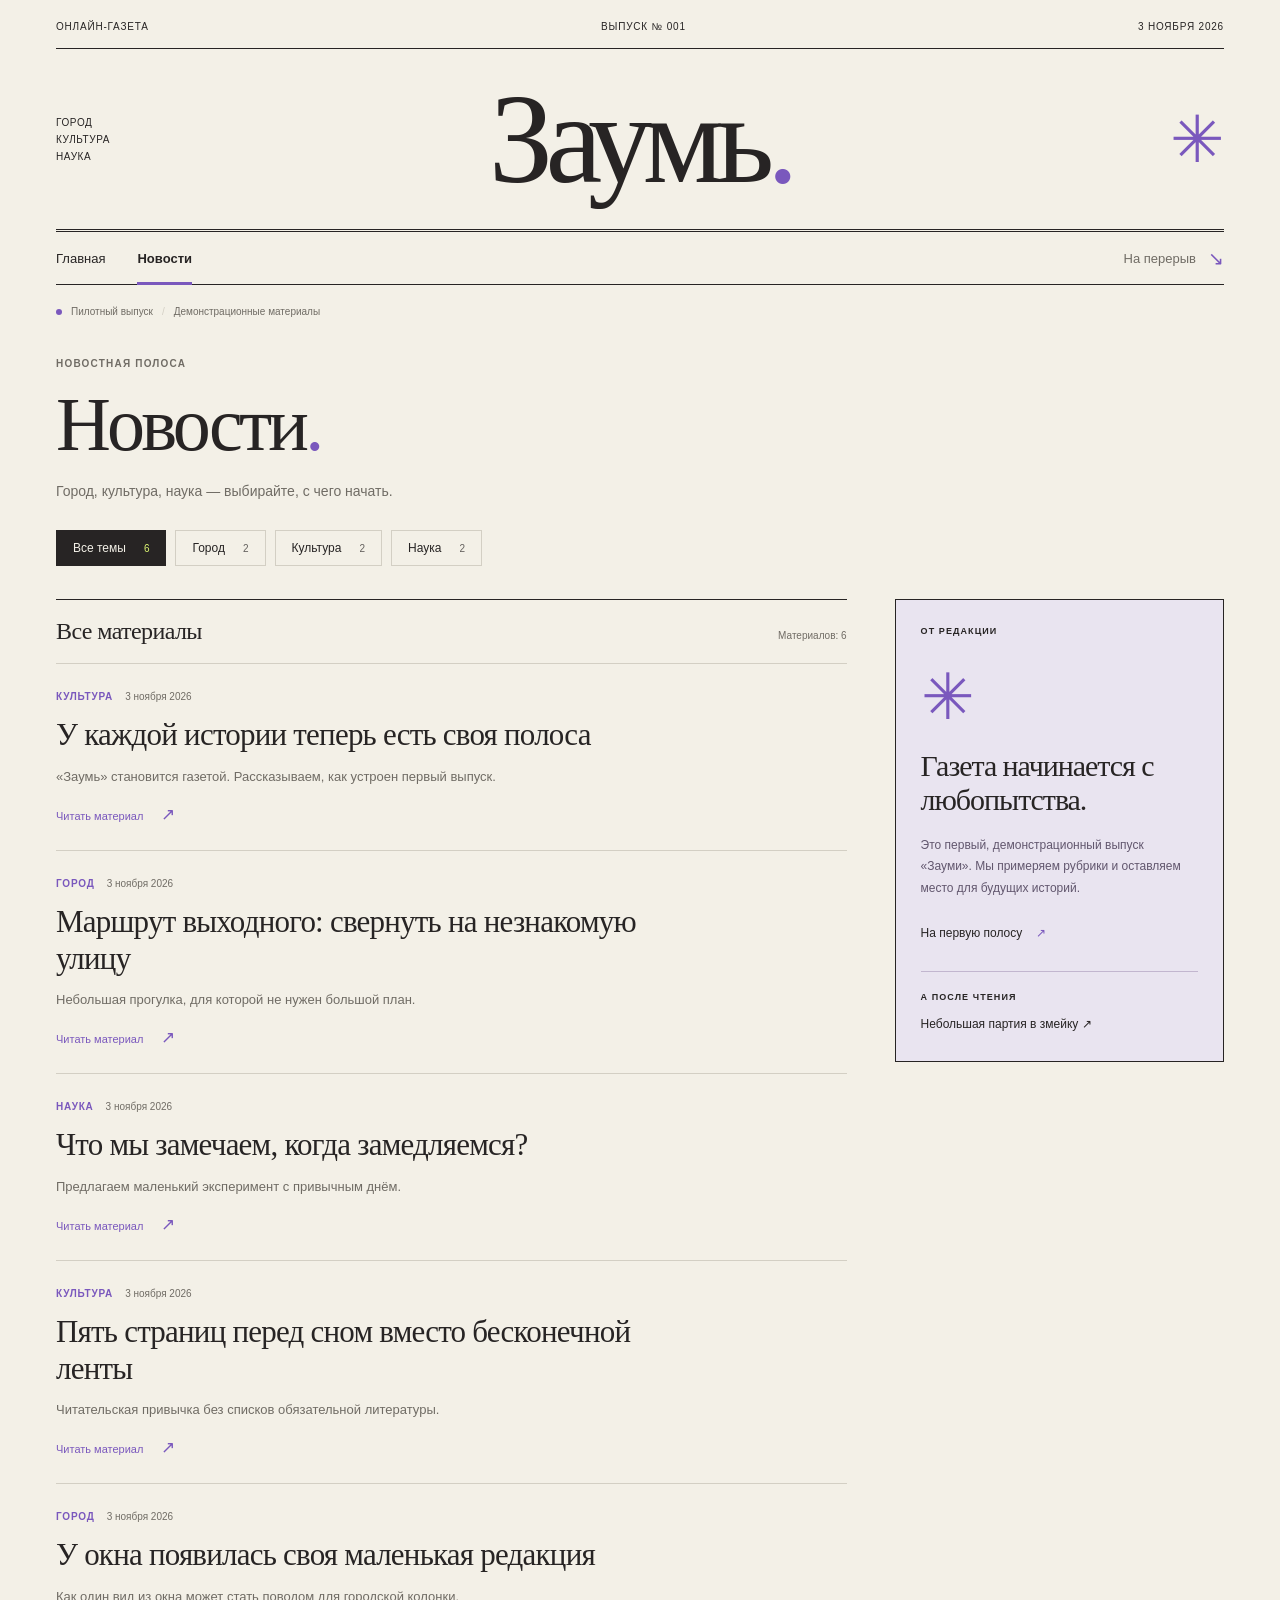
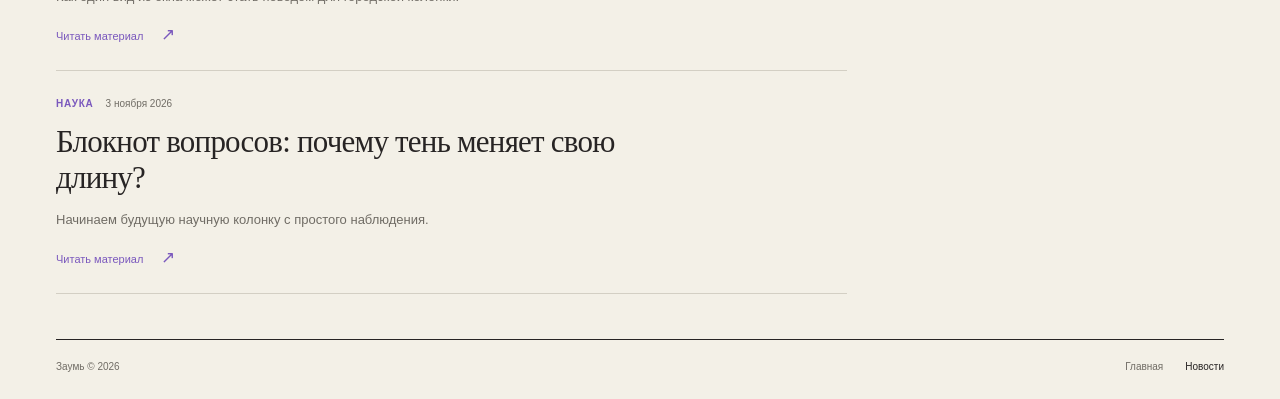
==== news.html @ ba32da0c "Turn Zaum into a two-page online newspaper" ====
<!doctype html>
<html lang="ru">
<head>
  <meta charset="utf-8">
  <meta name="viewport" content="width=device-width, initial-scale=1">
  <meta name="theme-color" content="#f3f0e7">
  <meta name="description" content="Новости газеты «Заумь»: город, культура и наука. Все материалы первого выпуска.">
  <title>Новости — Заумь</title>
  <link rel="icon" href="favicon.svg" type="image/svg+xml">
  <link rel="stylesheet" href="style.css">
  <script src="site.js" defer></script>
</head>
<body>
  <a class="skip-link" href="#main">К содержанию</a>
  <div class="page">
    <header class="newspaper-header">
      <div class="edition-line"><span>Онлайн-газета</span><span>Выпуск № 001</span><time datetime="2026-11-03">3 ноября 2026</time></div>
      <div class="nameplate-row">
        <span class="header-side">Город<br>Культура<br>Наука</span>
        <a class="nameplate" href="index.html" aria-label="Заумь — главная">Заумь<span>.</span></a>
        <span class="header-symbol" aria-hidden="true">✳</span>
      </div>
      <nav class="main-nav" aria-label="Основная навигация">
        <div class="nav-pages"><a href="index.html">Главная</a><a href="news.html" aria-current="page">Новости</a></div>
        <a class="nav-game" href="index.html#game-card">На перерыв <span aria-hidden="true">↘</span></a>
      </nav>
    </header>

    <main id="main">
      <div class="issue-note"><span class="issue-marker" aria-hidden="true"></span> Пилотный выпуск <span class="note-separator" aria-hidden="true">/</span> <span>Демонстрационные материалы</span></div>
      <header class="news-heading"><span class="eyebrow">Новостная полоса</span><h1>Новости<span class="title-dot">.</span></h1><p>Город, культура, наука — выбирайте, с чего начать.</p></header>

      <div class="news-filters" role="group" aria-label="Выбрать тему новостей" hidden>
        <button type="button" data-topic="all" aria-pressed="true" aria-controls="news-feed">Все темы <span>6</span></button>
        <button type="button" data-topic="city" aria-pressed="false" aria-controls="news-feed">Город <span>2</span></button>
        <button type="button" data-topic="culture" aria-pressed="false" aria-controls="news-feed">Культура <span>2</span></button>
        <button type="button" data-topic="science" aria-pressed="false" aria-controls="news-feed">Наука <span>2</span></button>
      </div>

      <div class="news-layout">
        <section class="news-feed" id="news-feed" aria-labelledby="feed-title">
          <div class="feed-heading"><h2 id="feed-title">Все материалы</h2><span id="news-count" role="status" aria-live="polite" aria-atomic="true">Материалов: 6</span></div>

          <!-- Новый материал: скопируйте блок details, задайте уникальный id и data-article-topic. -->
          <details class="news-article" id="first-issue" data-article-topic="culture">
            <summary><span class="article-meta"><span class="topic-label">Культура</span><time datetime="2026-11-03">3 ноября 2026</time></span><h3>У каждой истории теперь есть своя полоса</h3><span class="article-summary">«Заумь» становится газетой. Рассказываем, как устроен первый выпуск.</span><span class="article-toggle">Читать материал <span aria-hidden="true">↗</span></span></summary>
            <div class="article-body"><p>У «Зауми» появилась первая полоса. Теперь на главной странице собраны основные материалы, а в разделе «Новости» можно выбрать свою тему и спокойно прочитать статью целиком.</p><p>Начинаем с трёх рубрик: город, культура и наука. Нас интересуют привычные места, книги и вопросы, у которых не всегда бывает короткий ответ.</p><p>Этот выпуск демонстрационный: материалы показывают, как будет выглядеть издание. Дальше на их месте появятся настоящие новости и авторские тексты.</p><p>А змейка остаётся на главной. У хорошей газеты должна быть страница, на которой можно ненадолго отвлечься.</p><span class="article-byline">Редакция «Зауми» · Демонстрационный материал</span></div>
          </details>

          <details class="news-article" id="new-route" data-article-topic="city">
            <summary><span class="article-meta"><span class="topic-label">Город</span><time datetime="2026-11-03">3 ноября 2026</time></span><h3>Маршрут выходного: свернуть на незнакомую улицу</h3><span class="article-summary">Небольшая прогулка, для которой не нужен большой план.</span><span class="article-toggle">Читать материал <span aria-hidden="true">↗</span></span></summary>
            <div class="article-body"><p>В нашей воображаемой городской хронике корреспондент выходит из дома без списка достопримечательностей. Его задача — на одном знакомом перекрёстке повернуть в другую сторону.</p><p>На пути обнаруживаются двор с виноградом, вывеска со старыми буквами и скамейка, с которой хорошо смотреть на вечерний свет. Каждая находка могла бы стать началом отдельной заметки.</p><p>Для такой прогулки достаточно получаса. А для будущего материала — записать название улицы, пару наблюдений и вопрос, который хочется задать её жителям.</p><span class="article-byline">Рубрика «Город» · Демонстрационный материал</span></div>
          </details>

          <details class="news-article" id="slow-noticing" data-article-topic="science">
            <summary><span class="article-meta"><span class="topic-label">Наука</span><time datetime="2026-11-03">3 ноября 2026</time></span><h3>Что мы замечаем, когда замедляемся?</h3><span class="article-summary">Предлагаем маленький эксперимент с привычным днём.</span><span class="article-toggle">Читать материал <span aria-hidden="true">↗</span></span></summary>
            <div class="article-body"><p>Попробуйте пройти один и тот же короткий маршрут дважды. В первый раз — как обычно. Во второй — чуть медленнее, обращая внимание на звуки, вывески и детали зданий.</p><p>После каждой прогулки запишите по пять вещей, которые запомнились. Совпадут ли списки? Какие наблюдения появятся только во второй попытке?</p><p>Это упражнение на любопытство. Оно не заменяет научного исследования, зато помогает придумать вопросы для будущей статьи о внимании. В настоящем материале к ним понадобятся источники и комментарии специалистов.</p><span class="article-byline">Рубрика «Наука» · Демонстрационный материал</span></div>
          </details>

          <details class="news-article" id="five-pages" data-article-topic="culture">
            <summary><span class="article-meta"><span class="topic-label">Культура</span><time datetime="2026-11-03">3 ноября 2026</time></span><h3>Пять страниц перед сном вместо бесконечной ленты</h3><span class="article-summary">Читательская привычка без списков обязательной литературы.</span><span class="article-toggle">Читать материал <span aria-hidden="true">↗</span></span></summary>
            <div class="article-body"><p>Герой этой демонстрационной заметки решает читать по пять страниц вечером. Он выбирает книгу, которую давно хотелось открыть, и оставляет закладку там, где действительно хочется остановиться.</p><p>Иногда пяти страниц хватает на целую сцену. Иногда — только на знакомство с новым персонажем. В обоих случаях на следующий вечер есть к чему вернуться.</p><p>Так могла бы начинаться наша культурная рубрика: с личного читательского опыта, небольших рецензий и разговоров о том, какие истории остаются с нами после последней страницы.</p><span class="article-byline">Рубрика «Культура» · Демонстрационный материал</span></div>
          </details>

          <details class="news-article" id="windowsill" data-article-topic="city">
            <summary><span class="article-meta"><span class="topic-label">Город</span><time datetime="2026-11-03">3 ноября 2026</time></span><h3>У окна появилась своя маленькая редакция</h3><span class="article-summary">Как один вид из окна может стать поводом для городской колонки.</span><span class="article-toggle">Читать материал <span aria-hidden="true">↗</span></span></summary>
            <div class="article-body"><p>Представим редакционный стол у окна. С него видны остановка, дерево и небольшой участок тротуара. По утрам здесь торопятся на работу, днём проходят с покупками, а вечером гуляют с собаками.</p><p>Вымышленный автор решает вести дневник этого места: отмечать, как меняется свет, когда появляются первые зонты и кто каждый день останавливается у дерева.</p><p>Так у обычного окна возникает своя хроника. Для настоящей городской истории останется выйти на улицу и поговорить с людьми, которых прежде замечал только издалека.</p><span class="article-byline">Рубрика «Город» · Демонстрационный материал</span></div>
          </details>

          <details class="news-article" id="good-question" data-article-topic="science">
            <summary><span class="article-meta"><span class="topic-label">Наука</span><time datetime="2026-11-03">3 ноября 2026</time></span><h3>Блокнот вопросов: почему тень меняет свою длину?</h3><span class="article-summary">Начинаем будущую научную колонку с простого наблюдения.</span><span class="article-toggle">Читать материал <span aria-hidden="true">↗</span></span></summary>
            <div class="article-body"><p>Научная заметка может начаться с вопроса, который возник по дороге домой. Например: почему утром и вечером тень от одного и того же столба выглядит по-разному?</p><p>В нашем демонстрационном блокноте пока только план: выбрать точку наблюдения, записывать время и зарисовывать тень. Затем сравнить записи и найти проверенное объяснение в учебных источниках.</p><p>В этой рубрике будут появляться вопросы о повседневных вещах — вместе с понятными объяснениями и ссылками, по которым можно узнать больше.</p><span class="article-byline">Рубрика «Наука» · Демонстрационный материал</span></div>
          </details>
        </section>

        <aside class="editorial-note" aria-labelledby="editorial-title"><span class="eyebrow">От редакции</span><span class="editorial-asterisk" aria-hidden="true">✳</span><h2 id="editorial-title">Газета начинается с любопытства.</h2><p>Это первый, демонстрационный выпуск «Зауми». Мы примеряем рубрики и оставляем место для будущих историй.</p><a class="text-link" href="index.html">На первую полосу <span aria-hidden="true">↗</span></a><div class="aside-break"><span class="eyebrow">А после чтения</span><a href="index.html#game-card">Небольшая партия в змейку <span aria-hidden="true">↗</span></a></div></aside>
      </div>
    </main>

    <footer class="footer"><span>Заумь © <span data-year>2026</span></span><nav aria-label="Навигация в подвале"><a href="index.html">Главная</a><a href="news.html" aria-current="page">Новости</a></nav></footer>
  </div>
</body>
</html>
---- style.css ----
:root {
  color-scheme: light;
  --paper: #f3f0e7;
  --ink: #272424;
  --muted: #706c65;
  --line: #d3cfc4;
  --green: #ddf672;
  --purple: #7a58bd;
  font-family: "Segoe UI", Arial, sans-serif;
  color: var(--ink);
  background: var(--paper);
}

* { box-sizing: border-box; }
body { margin: 0; }
body:has(dialog[open]) { overflow: hidden; }
button, a { -webkit-tap-highlight-color: transparent; }
button { font: inherit; cursor: pointer; }
button:focus-visible, a:focus-visible, canvas:focus-visible { outline: 3px solid var(--purple); outline-offset: 5px; }
button:disabled { cursor: default; opacity: .45; }
::selection { background: var(--green); color: var(--ink); }
[hidden] { display: none !important; }
.page { max-width: 1320px; margin: 0 auto; padding: 0 56px; }
a { color: inherit; text-underline-offset: 4px; }
a:hover { color: var(--purple); }
.skip-link { position: fixed; z-index: 10; top: 10px; left: 10px; padding: 12px 20px; background: var(--ink); color: var(--paper); transform: translateY(-180%); }
.skip-link:focus { transform: translateY(0); }
.edition-line { display: flex; justify-content: space-between; gap: 12px; padding: 21px 0 16px; border-bottom: 1px solid var(--ink); font-size: 10px; letter-spacing: .08em; text-transform: uppercase; }
.nameplate-row { display: grid; grid-template-columns: 1fr auto 1fr; align-items: center; gap: 20px; min-height: 180px; }
.nameplate { margin: 0; color: var(--ink); font: normal clamp(78px, 10vw, 132px)/1 Georgia, "Times New Roman", serif; letter-spacing: -.06em; text-decoration: none; }
.nameplate a { text-decoration: none; }
.nameplate span, .title-dot { color: var(--purple); }
.header-side { font-size: 10px; line-height: 1.7; letter-spacing: .06em; text-transform: uppercase; }
.header-symbol { justify-self: end; color: var(--purple); font-size: 65px; line-height: 1; }
.main-nav { display: flex; justify-content: space-between; align-items: center; gap: 15px; min-height: 56px; border-top: 3px double var(--ink); border-bottom: 1px solid var(--ink); }
.nav-pages { display: flex; align-self: stretch; gap: 32px; }
.main-nav a { display: inline-flex; align-items: center; gap: 12px; text-decoration: none; font-size: 13px; }
.nav-pages a { position: relative; }
.nav-pages a[aria-current="page"] { font-weight: 700; }
.nav-pages a[aria-current="page"]::after { content: ""; position: absolute; height: 3px; bottom: -1px; left: 0; right: 0; background: var(--purple); }
.nav-game { color: var(--muted); }
.nav-game span { color: var(--purple); font-size: 19px; }
.issue-note { display: flex; align-items: center; flex-wrap: wrap; gap: 9px; margin: 21px 0 35px; font-size: 10px; color: var(--muted); }
.issue-marker { width: 6px; height: 6px; background: var(--purple); border-radius: 50%; }
.note-separator { color: var(--line); }
.eyebrow { display: block; font-size: 10px; line-height: 1.5; font-weight: 600; letter-spacing: .12em; text-transform: uppercase; }
.section-heading { display: flex; justify-content: space-between; align-items: baseline; gap: 16px; padding-bottom: 14px; border-bottom: 1px solid var(--ink); }
.section-heading h2 { margin: 0; font: normal 28px/1.15 Georgia, serif; letter-spacing: -.03em; }
.text-link { display: inline-flex; align-items: baseline; gap: 14px; font-size: 12px; text-decoration: none; }
.text-link span, .read-link span { color: var(--purple); }
.lead-story { display: grid; grid-template-columns: 1.05fr 1fr; gap: 40px; padding: 28px 0; border-bottom: 1px solid var(--ink); }
.lead-copy { display: flex; flex-direction: column; align-items: flex-start; padding: 7px 0; }
.article-meta { display: flex; flex-wrap: wrap; align-items: baseline; gap: 12px; font-size: 10px; line-height: 1.5; color: var(--muted); }
.article-meta a, .topic-label { color: var(--purple); text-decoration: none; font-weight: 600; text-transform: uppercase; letter-spacing: .08em; }
.article-meta a:hover { text-decoration: underline; }
.lead-copy h3 { margin: 20px 0 17px; font: normal clamp(35px, 3.7vw, 49px)/1.08 Georgia, serif; letter-spacing: -.04em; }
.lead-copy h3 a, .headline-item h3 a { text-decoration: none; }
.lead-copy p { margin: 0 0 26px; max-width: 430px; font-size: 15px; line-height: 1.75; color: var(--muted); }
.read-link { display: inline-flex; align-items: center; justify-content: space-between; gap: 40px; margin-top: auto; padding: 12px 0 8px; border-bottom: 1px solid var(--ink); font-size: 12px; text-decoration: none; }
.lead-art { margin: 0; display: flex; flex-direction: column; justify-content: center; min-width: 0; background: var(--green); }
.lead-art svg { display: block; width: 100%; height: auto; }
.lead-art figcaption { padding: 0 24px 20px; font-size: 10px; color: #454c32; }
.headlines-grid { display: grid; grid-template-columns: repeat(3, 1fr); padding: 26px 0; border-bottom: 1px solid var(--ink); }
.headline-item { display: flex; flex-direction: column; align-items: flex-start; min-width: 0; padding: 0 25px; border-right: 1px solid var(--line); }
.headline-item:first-child { padding-left: 0; }
.headline-item:last-child { padding-right: 0; border: 0; }
.headline-item h3 { margin: 15px 0 12px; font: normal 27px/1.2 Georgia, serif; letter-spacing: -.025em; }
.headline-item p { margin: 0 0 20px; font-size: 13px; line-height: 1.65; color: var(--muted); }
.headline-item .text-link { margin-top: auto; }
.rubrics { display: grid; grid-template-columns: 1fr 2fr; align-items: center; gap: 36px; padding: 32px 0; border-bottom: 1px solid var(--ink); }
.rubrics h2 { margin: 8px 0 0; font: normal 31px/1.2 Georgia, serif; letter-spacing: -.03em; }
.rubrics .eyebrow { color: var(--muted); font-size: 9px; }
.rubric-links { display: flex; gap: 26px; }
.rubric-links a { flex: 1; display: flex; justify-content: space-between; align-items: center; gap: 12px; padding: 16px 0; border-bottom: 1px solid var(--line); text-decoration: none; font: normal 23px Georgia, serif; }
.rubric-links span { font: 18px "Segoe UI", sans-serif; color: var(--purple); }
.game-section-heading { margin: 38px 0 22px; }
.section-note { color: var(--muted); font-size: 11px; }
.game-card { display: grid; grid-template-columns: 1.1fr 1fr; border: 1px solid var(--ink); margin: 0 0 44px; min-height: 370px; }
.game-copy { padding: 36px 39px; }
.game-copy h2 { margin: 17px 0 15px; font: normal 37px/1.1 Georgia, serif; letter-spacing: -.035em; }
.game-copy p { margin: 0 0 24px; color: var(--muted); font-size: 14px; line-height: 1.6; }
.play-button { display: inline-flex; justify-content: space-between; align-items: center; gap: 35px; border: 1px solid var(--ink); background: var(--ink); color: var(--paper); padding: 16px 20px; font-size: 14px; font-weight: 600; transition: background .18s, transform .18s; }
.play-button span { color: var(--green); font-size: 22px; line-height: 1; }
.play-button:hover { background: #46403e; transform: translateY(-2px); }
.play-button:active { transform: translateY(0); }
.snake-art { display: flex; flex-direction: column; justify-content: center; position: relative; overflow: hidden; min-width: 0; padding: 28px; background-color: var(--green); background-image: linear-gradient(#2724240a 1px, transparent 1px), linear-gradient(90deg, #2724240a 1px, transparent 1px); background-size: 28px 28px; border-left: 1px solid var(--ink); }
.art-caption { align-self: flex-end; padding: 7px 11px; border: 1px solid var(--ink); border-radius: 100%; font-size: 10px; transform: rotate(7deg); }
.snake-illustration { width: 100%; max-height: 260px; overflow: visible; }
.snake-body, .snake-shadow { stroke: var(--ink); stroke-width: 42px; stroke-linecap: round; stroke-linejoin: round; }
.snake-shadow { opacity: .13; }
.art-label { align-self: flex-end; margin-top: -10px; font-size: 10px; line-height: 1.5; }
.art-label i { color: #4e5734; }
.footer { display: flex; justify-content: space-between; gap: 20px; padding: 21px 0 27px; border-top: 1px solid var(--ink); font-size: 10px; color: var(--muted); }
.footer nav { display: flex; gap: 22px; }
.footer a { text-decoration: none; }
.footer a[aria-current] { color: var(--ink); }

.news-heading { padding: 4px 0 28px; }
.news-heading .eyebrow { color: var(--muted); }
.news-heading h1 { margin: 15px 0 18px; font: normal clamp(52px, 6vw, 76px)/1 Georgia, serif; letter-spacing: -.05em; }
.news-heading p { margin: 0; color: var(--muted); font-size: 14px; line-height: 1.6; }
.news-filters { display: flex; gap: 9px; flex-wrap: wrap; margin-bottom: 33px; }
.news-filters button { display: flex; align-items: center; gap: 18px; padding: 10px 16px; border: 1px solid var(--line); background: transparent; color: var(--ink); font-size: 12px; }
.news-filters button span { font-size: 10px; opacity: .7; }
.news-filters button:hover { border-color: var(--ink); }
.news-filters button[aria-pressed="true"] { background: var(--ink); border-color: var(--ink); color: var(--paper); }
.news-filters button[aria-pressed="true"] span { color: var(--green); opacity: 1; }
.news-layout { display: grid; grid-template-columns: minmax(0, 2.4fr) minmax(0, 1fr); align-items: start; gap: 48px; margin-bottom: 45px; }
.feed-heading { display: flex; align-items: baseline; justify-content: space-between; gap: 12px; border-top: 1px solid var(--ink); border-bottom: 1px solid var(--line); padding: 18px 0; }
.feed-heading h2 { margin: 0; font: normal 24px Georgia, serif; letter-spacing: -.025em; }
#news-count { color: var(--muted); font-size: 10px; }
.news-article { border-bottom: 1px solid var(--line); scroll-margin-top: 20px; }
.news-article summary { list-style: none; cursor: pointer; padding: 25px 0; }
.news-article summary::-webkit-details-marker { display: none; }
.news-article summary:focus-visible { outline: 3px solid var(--purple); outline-offset: 4px; }
.news-article summary h3 { margin: 13px 0 12px; max-width: 650px; font: normal 31px/1.18 Georgia, serif; letter-spacing: -.025em; }
.news-article summary:hover h3 { color: var(--purple); }
.article-summary { display: block; max-width: 610px; color: var(--muted); font-size: 13px; line-height: 1.7; }
.article-toggle { display: flex; align-items: baseline; gap: 18px; margin-top: 16px; color: var(--purple); font-size: 11px; }
.article-toggle span { font-size: 17px; }
.news-article[open] .article-toggle span { transform: rotate(90deg); }
.news-article[open] .article-toggle { color: var(--muted); }
.article-body { max-width: 650px; padding: 0 0 26px; font: normal 18px/1.8 Georgia, serif; }
.article-body p { margin: 0 0 16px; }
.article-byline { display: block; margin-top: 24px; color: var(--muted); font: 10px/1.7 "Segoe UI", Arial, sans-serif; }
.editorial-note { padding: 25px; border: 1px solid var(--ink); background: #e9e4f0; }
.editorial-note .eyebrow { font-size: 9px; }
.editorial-asterisk { display: block; margin: 26px 0 20px; color: var(--purple); font-size: 64px; line-height: 1; }
.editorial-note h2 { margin: 0 0 17px; font: normal 30px/1.15 Georgia, serif; letter-spacing: -.035em; }
.editorial-note p { margin: 0 0 23px; color: #62576e; font-size: 12px; line-height: 1.8; }
.aside-break { margin-top: 30px; padding-top: 19px; border-top: 1px solid #c2b6cf; }
.aside-break a { display: block; margin-top: 10px; font-size: 12px; line-height: 1.8; text-decoration: none; }

dialog { width: min(100% - 32px, 620px); max-height: calc(100dvh - 32px); margin: auto; padding: 0; border: 1px solid var(--ink); color: var(--ink); background: var(--paper); box-shadow: 12px 12px 0 #27242430; overscroll-behavior: contain; }
dialog::backdrop { background: #272424b8; backdrop-filter: blur(5px); }
.game-shell { padding: 24px; }
.game-header { display: flex; justify-content: space-between; align-items: center; gap: 12px; }
.game-header .eyebrow { color: var(--muted); font-size: 9px; }
.game-header h2 { margin: 5px 0 0; font: normal 28px/1.1 Georgia, serif; letter-spacing: -.04em; }
.icon-button { flex: 0 0 38px; width: 38px; height: 38px; border: 1px solid var(--line); background: transparent; font-size: 28px; line-height: 1; color: var(--ink); }
.icon-button:hover { background: var(--green); border-color: var(--ink); }
.scorebar { display: flex; flex-wrap: wrap; align-items: center; gap: 10px 24px; padding: 18px 0 13px; font-size: 11px; }
.scorebar output { margin-left: 5px; font-size: 20px; font-weight: 700; font-variant-numeric: tabular-nums; }
#game-status { margin-left: auto; font-size: 10px; color: var(--muted); }
.board-wrap { position: relative; width: min(100%, 49dvh); margin: 0 auto; border: 1px solid var(--ink); background: var(--green); }
canvas { display: block; width: 100%; height: auto; aspect-ratio: 1; touch-action: none; }
.board-overlay { position: absolute; inset: 0; display: flex; flex-direction: column; align-items: center; justify-content: center; text-align: center; padding: 15px; background: #f3f0e7ed; }
.overlay-symbol { color: var(--purple); font-size: 40px; }
.board-overlay h3 { margin: 6px 0 8px; font: normal 32px/1.1 Georgia, serif; }
.board-overlay p { margin: 0 0 19px; font-size: 13px; line-height: 1.5; }
.board-overlay .play-button { padding: 12px 17px; }
.game-actions { display: flex; gap: 10px; margin: 14px 0 12px; }
.secondary-button { border: 1px solid var(--ink); background: transparent; padding: 9px 15px; font-size: 12px; color: var(--ink); }
.secondary-button:hover:not(:disabled) { background: var(--green); }
.instructions { margin: 0; color: var(--muted); font-size: 10px; line-height: 1.7; }
.direction-pad { display: grid; grid-template-columns: repeat(3, 42px); grid-template-rows: repeat(2, 38px); gap: 4px; justify-content: center; margin-top: 12px; }
.direction-pad button { border: 1px solid var(--ink); background: var(--paper); color: var(--ink); font-size: 21px; touch-action: manipulation; }
.direction-pad button:hover, .direction-pad button:active { background: var(--green); }
.direction-pad [data-direction="up"] { grid-column: 2; }
.direction-pad [data-direction="left"] { grid-column: 1; grid-row: 2; }
.direction-pad [data-direction="down"] { grid-column: 2; grid-row: 2; }
.direction-pad [data-direction="right"] { grid-column: 3; grid-row: 2; }

@media (max-width: 1000px) {
  .page { padding: 0 32px; }
  .lead-story { gap: 27px; }
  .headline-item { padding: 0 18px; }
  .headline-item h3 { font-size: 23px; }
  .news-layout { gap: 26px; grid-template-columns: minmax(0, 2fr) minmax(0, 1fr); }
  .editorial-note { padding: 20px; }
  .editorial-note h2 { font-size: 26px; }
  .rubrics { gap: 24px; }
  .rubric-links { gap: 18px; }
}
@media (max-width: 700px) {
  .page { padding: 0 23px; }
  .edition-line { font-size: 8px; letter-spacing: .025em; padding: 16px 0 13px; }
  .nameplate-row { min-height: 137px; gap: 12px; }
  .nameplate { font-size: clamp(68px, 16vw, 96px); }
  .header-side { font-size: 8px; }
  .header-symbol { font-size: 37px; }
  .main-nav { min-height: 51px; }
  .main-nav a { font-size: 12px; }
  .nav-pages { gap: 24px; }
  .issue-note { font-size: 9px; margin: 18px 0 28px; gap: 7px; }
  .section-heading h2 { font-size: 25px; }
  .lead-story { grid-template-columns: 1fr; gap: 24px; padding: 22px 0; }
  .lead-copy h3 { font-size: 38px; max-width: 550px; margin-top: 16px; }
  .lead-copy p { font-size: 14px; margin-bottom: 18px; }
  .lead-art svg { max-height: 310px; }
  .lead-art figcaption { padding-bottom: 16px; }
  .headlines-grid { grid-template-columns: 1fr; padding: 0; }
  .headline-item, .headline-item:first-child, .headline-item:last-child { padding: 24px 0; border-right: 0; border-bottom: 1px solid var(--line); }
  .headline-item:last-child { border-bottom: 0; }
  .headline-item h3 { max-width: 530px; font-size: 28px; }
  .headline-item p { margin-bottom: 15px; }
  .rubrics { grid-template-columns: 1fr; gap: 12px; padding: 26px 0; }
  .rubrics h2 { font-size: 29px; }
  .rubric-links { gap: 16px; }
  .rubric-links a { font-size: 20px; gap: 8px; }
  .game-section-heading { margin-top: 30px; }
  .section-note { font-size: 9px; }
  .game-card { grid-template-columns: 1fr; margin-bottom: 30px; }
  .game-copy { padding: 29px; }
  .game-copy h2 { font-size: 34px; }
  .snake-art { border-left: 0; border-top: 1px solid var(--ink); padding: 20px 28px; }
  .snake-illustration { max-height: 230px; }
  .footer { font-size: 9px; line-height: 1.7; }
  .news-heading { padding-bottom: 24px; }
  .news-heading h1 { font-size: 57px; }
  .news-heading p { font-size: 13px; }
  .news-filters { gap: 8px; margin-bottom: 27px; }
  .news-filters button { padding: 9px 13px; gap: 12px; }
  .news-layout { grid-template-columns: 1fr; gap: 30px; }
  .news-article summary h3 { font-size: 28px; }
  .article-body { font-size: 17px; }
  .editorial-note { padding: 25px; }
  .editorial-note h2 { max-width: 330px; font-size: 30px; }
  .editorial-asterisk { margin: 22px 0 17px; }
}
@media (max-width: 390px) {
  .page { padding: 0 17px; }
  .header-side { font-size: 7px; }
  .header-symbol { font-size: 29px; }
  .nav-pages { gap: 20px; }
  .main-nav a { font-size: 11px; }
  .text-link { font-size: 11px; gap: 8px; }
  .issue-note { column-gap: 6px; }
  .lead-copy h3 { font-size: 34px; }
  .rubric-links { gap: 12px; }
  .rubric-links a { font-size: 18px; }
  .game-copy { padding: 24px; }
  .game-header h2 { font-size: 24px; }
}
@media (max-height: 740px) {
  .game-shell { padding: 16px; }
  .scorebar { padding: 10px 0; }
  .board-wrap { width: min(100%, 44dvh); }
  .game-actions { margin: 10px 0; }
}
@media (prefers-reduced-motion: reduce) { *, *::before, *::after { transition: none !important; scroll-behavior: auto !important; } }
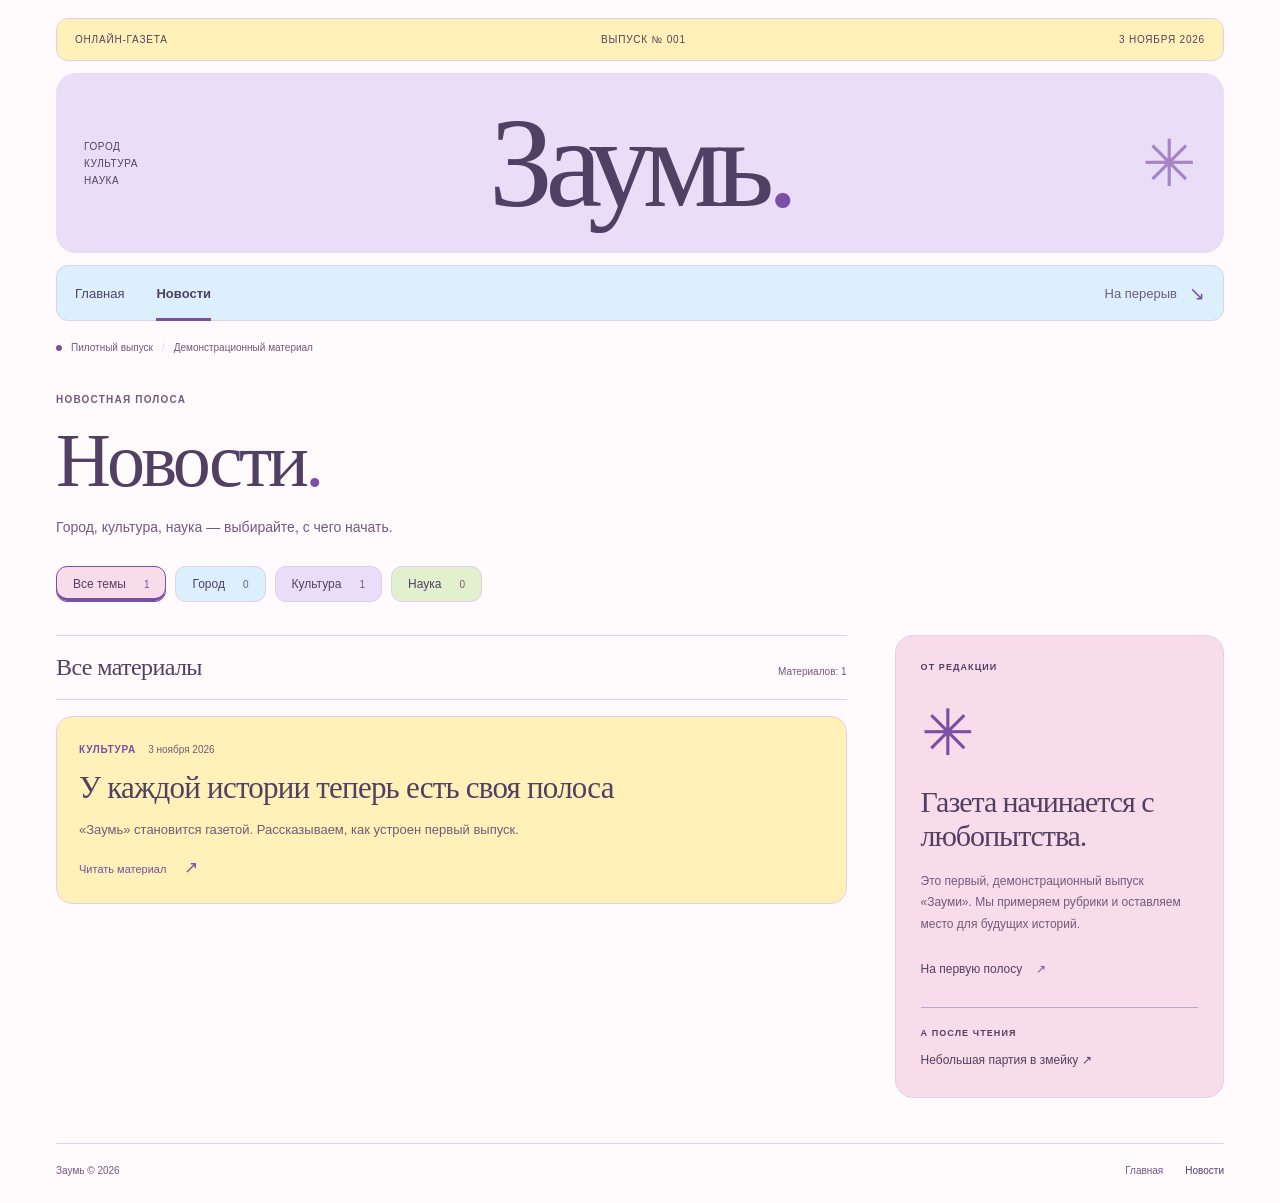
==== commit e5c00a76: "Use a pastel palette and keep only the first issue article" ====
--- a/news.html
+++ b/news.html
@@ -3,7 +3,7 @@
 <head>
   <meta charset="utf-8">
   <meta name="viewport" content="width=device-width, initial-scale=1">
-  <meta name="theme-color" content="#f3f0e7">
+  <meta name="theme-color" content="#fffafc">
   <meta name="description" content="Новости газеты «Заумь»: город, культура и наука. Все материалы первого выпуска.">
   <title>Новости — Заумь</title>
   <link rel="icon" href="favicon.svg" type="image/svg+xml">
@@ -27,50 +27,26 @@
     </header>
 
     <main id="main">
-      <div class="issue-note"><span class="issue-marker" aria-hidden="true"></span> Пилотный выпуск <span class="note-separator" aria-hidden="true">/</span> <span>Демонстрационные материалы</span></div>
+      <div class="issue-note"><span class="issue-marker" aria-hidden="true"></span> Пилотный выпуск <span class="note-separator" aria-hidden="true">/</span> <span>Демонстрационный материал</span></div>
       <header class="news-heading"><span class="eyebrow">Новостная полоса</span><h1>Новости<span class="title-dot">.</span></h1><p>Город, культура, наука — выбирайте, с чего начать.</p></header>
 
       <div class="news-filters" role="group" aria-label="Выбрать тему новостей" hidden>
-        <button type="button" data-topic="all" aria-pressed="true" aria-controls="news-feed">Все темы <span>6</span></button>
-        <button type="button" data-topic="city" aria-pressed="false" aria-controls="news-feed">Город <span>2</span></button>
-        <button type="button" data-topic="culture" aria-pressed="false" aria-controls="news-feed">Культура <span>2</span></button>
-        <button type="button" data-topic="science" aria-pressed="false" aria-controls="news-feed">Наука <span>2</span></button>
+        <button type="button" data-topic="all" aria-pressed="true" aria-controls="news-feed">Все темы <span>1</span></button>
+        <button type="button" data-topic="city" aria-pressed="false" aria-controls="news-feed">Город <span>0</span></button>
+        <button type="button" data-topic="culture" aria-pressed="false" aria-controls="news-feed">Культура <span>1</span></button>
+        <button type="button" data-topic="science" aria-pressed="false" aria-controls="news-feed">Наука <span>0</span></button>
       </div>
 
       <div class="news-layout">
         <section class="news-feed" id="news-feed" aria-labelledby="feed-title">
-          <div class="feed-heading"><h2 id="feed-title">Все материалы</h2><span id="news-count" role="status" aria-live="polite" aria-atomic="true">Материалов: 6</span></div>
+          <div class="feed-heading"><h2 id="feed-title">Все материалы</h2><span id="news-count" role="status" aria-live="polite" aria-atomic="true">Материалов: 1</span></div>
 
           <!-- Новый материал: скопируйте блок details, задайте уникальный id и data-article-topic. -->
           <details class="news-article" id="first-issue" data-article-topic="culture">
             <summary><span class="article-meta"><span class="topic-label">Культура</span><time datetime="2026-11-03">3 ноября 2026</time></span><h3>У каждой истории теперь есть своя полоса</h3><span class="article-summary">«Заумь» становится газетой. Рассказываем, как устроен первый выпуск.</span><span class="article-toggle">Читать материал <span aria-hidden="true">↗</span></span></summary>
             <div class="article-body"><p>У «Зауми» появилась первая полоса. Теперь на главной странице собраны основные материалы, а в разделе «Новости» можно выбрать свою тему и спокойно прочитать статью целиком.</p><p>Начинаем с трёх рубрик: город, культура и наука. Нас интересуют привычные места, книги и вопросы, у которых не всегда бывает короткий ответ.</p><p>Этот выпуск демонстрационный: материалы показывают, как будет выглядеть издание. Дальше на их месте появятся настоящие новости и авторские тексты.</p><p>А змейка остаётся на главной. У хорошей газеты должна быть страница, на которой можно ненадолго отвлечься.</p><span class="article-byline">Редакция «Зауми» · Демонстрационный материал</span></div>
           </details>
-
-          <details class="news-article" id="new-route" data-article-topic="city">
-            <summary><span class="article-meta"><span class="topic-label">Город</span><time datetime="2026-11-03">3 ноября 2026</time></span><h3>Маршрут выходного: свернуть на незнакомую улицу</h3><span class="article-summary">Небольшая прогулка, для которой не нужен большой план.</span><span class="article-toggle">Читать материал <span aria-hidden="true">↗</span></span></summary>
-            <div class="article-body"><p>В нашей воображаемой городской хронике корреспондент выходит из дома без списка достопримечательностей. Его задача — на одном знакомом перекрёстке повернуть в другую сторону.</p><p>На пути обнаруживаются двор с виноградом, вывеска со старыми буквами и скамейка, с которой хорошо смотреть на вечерний свет. Каждая находка могла бы стать началом отдельной заметки.</p><p>Для такой прогулки достаточно получаса. А для будущего материала — записать название улицы, пару наблюдений и вопрос, который хочется задать её жителям.</p><span class="article-byline">Рубрика «Город» · Демонстрационный материал</span></div>
-          </details>
-
-          <details class="news-article" id="slow-noticing" data-article-topic="science">
-            <summary><span class="article-meta"><span class="topic-label">Наука</span><time datetime="2026-11-03">3 ноября 2026</time></span><h3>Что мы замечаем, когда замедляемся?</h3><span class="article-summary">Предлагаем маленький эксперимент с привычным днём.</span><span class="article-toggle">Читать материал <span aria-hidden="true">↗</span></span></summary>
-            <div class="article-body"><p>Попробуйте пройти один и тот же короткий маршрут дважды. В первый раз — как обычно. Во второй — чуть медленнее, обращая внимание на звуки, вывески и детали зданий.</p><p>После каждой прогулки запишите по пять вещей, которые запомнились. Совпадут ли списки? Какие наблюдения появятся только во второй попытке?</p><p>Это упражнение на любопытство. Оно не заменяет научного исследования, зато помогает придумать вопросы для будущей статьи о внимании. В настоящем материале к ним понадобятся источники и комментарии специалистов.</p><span class="article-byline">Рубрика «Наука» · Демонстрационный материал</span></div>
-          </details>
-
-          <details class="news-article" id="five-pages" data-article-topic="culture">
-            <summary><span class="article-meta"><span class="topic-label">Культура</span><time datetime="2026-11-03">3 ноября 2026</time></span><h3>Пять страниц перед сном вместо бесконечной ленты</h3><span class="article-summary">Читательская привычка без списков обязательной литературы.</span><span class="article-toggle">Читать материал <span aria-hidden="true">↗</span></span></summary>
-            <div class="article-body"><p>Герой этой демонстрационной заметки решает читать по пять страниц вечером. Он выбирает книгу, которую давно хотелось открыть, и оставляет закладку там, где действительно хочется остановиться.</p><p>Иногда пяти страниц хватает на целую сцену. Иногда — только на знакомство с новым персонажем. В обоих случаях на следующий вечер есть к чему вернуться.</p><p>Так могла бы начинаться наша культурная рубрика: с личного читательского опыта, небольших рецензий и разговоров о том, какие истории остаются с нами после последней страницы.</p><span class="article-byline">Рубрика «Культура» · Демонстрационный материал</span></div>
-          </details>
-
-          <details class="news-article" id="windowsill" data-article-topic="city">
-            <summary><span class="article-meta"><span class="topic-label">Город</span><time datetime="2026-11-03">3 ноября 2026</time></span><h3>У окна появилась своя маленькая редакция</h3><span class="article-summary">Как один вид из окна может стать поводом для городской колонки.</span><span class="article-toggle">Читать материал <span aria-hidden="true">↗</span></span></summary>
-            <div class="article-body"><p>Представим редакционный стол у окна. С него видны остановка, дерево и небольшой участок тротуара. По утрам здесь торопятся на работу, днём проходят с покупками, а вечером гуляют с собаками.</p><p>Вымышленный автор решает вести дневник этого места: отмечать, как меняется свет, когда появляются первые зонты и кто каждый день останавливается у дерева.</p><p>Так у обычного окна возникает своя хроника. Для настоящей городской истории останется выйти на улицу и поговорить с людьми, которых прежде замечал только издалека.</p><span class="article-byline">Рубрика «Город» · Демонстрационный материал</span></div>
-          </details>
-
-          <details class="news-article" id="good-question" data-article-topic="science">
-            <summary><span class="article-meta"><span class="topic-label">Наука</span><time datetime="2026-11-03">3 ноября 2026</time></span><h3>Блокнот вопросов: почему тень меняет свою длину?</h3><span class="article-summary">Начинаем будущую научную колонку с простого наблюдения.</span><span class="article-toggle">Читать материал <span aria-hidden="true">↗</span></span></summary>
-            <div class="article-body"><p>Научная заметка может начаться с вопроса, который возник по дороге домой. Например: почему утром и вечером тень от одного и того же столба выглядит по-разному?</p><p>В нашем демонстрационном блокноте пока только план: выбрать точку наблюдения, записывать время и зарисовывать тень. Затем сравнить записи и найти проверенное объяснение в учебных источниках.</p><p>В этой рубрике будут появляться вопросы о повседневных вещах — вместе с понятными объяснениями и ссылками, по которым можно узнать больше.</p><span class="article-byline">Рубрика «Наука» · Демонстрационный материал</span></div>
-          </details>
+          <p class="news-empty" id="news-empty" hidden>В этой рубрике пока нет материалов. Загляните чуть позже или выберите другую тему.</p>
         </section>
 
         <aside class="editorial-note" aria-labelledby="editorial-title"><span class="eyebrow">От редакции</span><span class="editorial-asterisk" aria-hidden="true">✳</span><h2 id="editorial-title">Газета начинается с любопытства.</h2><p>Это первый, демонстрационный выпуск «Зауми». Мы примеряем рубрики и оставляем место для будущих историй.</p><a class="text-link" href="index.html">На первую полосу <span aria-hidden="true">↗</span></a><div class="aside-break"><span class="eyebrow">А после чтения</span><a href="index.html#game-card">Небольшая партия в змейку <span aria-hidden="true">↗</span></a></div></aside>
--- a/style.css
+++ b/style.css
@@ -1,11 +1,18 @@
 :root {
   color-scheme: light;
-  --paper: #f3f0e7;
-  --ink: #272424;
-  --muted: #706c65;
-  --line: #d3cfc4;
-  --green: #ddf672;
-  --purple: #7a58bd;
+  --paper: #fffafc;
+  --ink: #514064;
+  --muted: #715b7b;
+  --line: #ded2e9;
+  --outline: #bca6ce;
+  --purple: #7950a6;
+  --lavender: #e9ddf8;
+  --pink: #f9dce9;
+  --yellow: #fff1b8;
+  --green: #e1f1cd;
+  --blue: #dceffc;
+  --snake: #8c69a8;
+  --snake-body: #a88bc1;
   font-family: "Segoe UI", Arial, sans-serif;
   color: var(--ink);
   background: var(--paper);
@@ -25,14 +32,14 @@
 a:hover { color: var(--purple); }
 .skip-link { position: fixed; z-index: 10; top: 10px; left: 10px; padding: 12px 20px; background: var(--ink); color: var(--paper); transform: translateY(-180%); }
 .skip-link:focus { transform: translateY(0); }
-.edition-line { display: flex; justify-content: space-between; gap: 12px; padding: 21px 0 16px; border-bottom: 1px solid var(--ink); font-size: 10px; letter-spacing: .08em; text-transform: uppercase; }
-.nameplate-row { display: grid; grid-template-columns: 1fr auto 1fr; align-items: center; gap: 20px; min-height: 180px; }
+.edition-line { display: flex; justify-content: space-between; gap: 12px; margin-top: 18px; padding: 15px 18px; border: 1px solid var(--line); border-radius: 12px; background: var(--yellow); font-size: 10px; letter-spacing: .08em; text-transform: uppercase; }
+.nameplate-row { display: grid; grid-template-columns: 1fr auto 1fr; align-items: center; gap: 20px; min-height: 180px; margin: 12px 0; padding: 0 28px; background: var(--lavender); border-radius: 20px; }
 .nameplate { margin: 0; color: var(--ink); font: normal clamp(78px, 10vw, 132px)/1 Georgia, "Times New Roman", serif; letter-spacing: -.06em; text-decoration: none; }
 .nameplate a { text-decoration: none; }
 .nameplate span, .title-dot { color: var(--purple); }
 .header-side { font-size: 10px; line-height: 1.7; letter-spacing: .06em; text-transform: uppercase; }
-.header-symbol { justify-self: end; color: var(--purple); font-size: 65px; line-height: 1; }
-.main-nav { display: flex; justify-content: space-between; align-items: center; gap: 15px; min-height: 56px; border-top: 3px double var(--ink); border-bottom: 1px solid var(--ink); }
+.header-symbol { justify-self: end; color: #a685c5; font-size: 65px; line-height: 1; }
+.main-nav { display: flex; justify-content: space-between; align-items: center; gap: 15px; min-height: 56px; padding: 0 18px; background: var(--blue); border: 1px solid var(--line); border-radius: 12px; }
 .nav-pages { display: flex; align-self: stretch; gap: 32px; }
 .main-nav a { display: inline-flex; align-items: center; gap: 12px; text-decoration: none; font-size: 13px; }
 .nav-pages a { position: relative; }
@@ -44,53 +51,49 @@
 .issue-marker { width: 6px; height: 6px; background: var(--purple); border-radius: 50%; }
 .note-separator { color: var(--line); }
 .eyebrow { display: block; font-size: 10px; line-height: 1.5; font-weight: 600; letter-spacing: .12em; text-transform: uppercase; }
-.section-heading { display: flex; justify-content: space-between; align-items: baseline; gap: 16px; padding-bottom: 14px; border-bottom: 1px solid var(--ink); }
+.section-heading { display: flex; justify-content: space-between; align-items: baseline; gap: 16px; padding-bottom: 14px; border-bottom: 1px solid var(--line); }
 .section-heading h2 { margin: 0; font: normal 28px/1.15 Georgia, serif; letter-spacing: -.03em; }
 .text-link { display: inline-flex; align-items: baseline; gap: 14px; font-size: 12px; text-decoration: none; }
 .text-link span, .read-link span { color: var(--purple); }
-.lead-story { display: grid; grid-template-columns: 1.05fr 1fr; gap: 40px; padding: 28px 0; border-bottom: 1px solid var(--ink); }
-.lead-copy { display: flex; flex-direction: column; align-items: flex-start; padding: 7px 0; }
+.lead-story { display: grid; grid-template-columns: 1.05fr 1fr; gap: 24px; padding: 28px 0; border-bottom: 1px solid var(--line); }
+.lead-copy { display: flex; flex-direction: column; align-items: flex-start; padding: 28px; background: var(--pink); border-radius: 18px; }
 .article-meta { display: flex; flex-wrap: wrap; align-items: baseline; gap: 12px; font-size: 10px; line-height: 1.5; color: var(--muted); }
 .article-meta a, .topic-label { color: var(--purple); text-decoration: none; font-weight: 600; text-transform: uppercase; letter-spacing: .08em; }
 .article-meta a:hover { text-decoration: underline; }
 .lead-copy h3 { margin: 20px 0 17px; font: normal clamp(35px, 3.7vw, 49px)/1.08 Georgia, serif; letter-spacing: -.04em; }
-.lead-copy h3 a, .headline-item h3 a { text-decoration: none; }
+.lead-copy h3 a { text-decoration: none; }
 .lead-copy p { margin: 0 0 26px; max-width: 430px; font-size: 15px; line-height: 1.75; color: var(--muted); }
-.read-link { display: inline-flex; align-items: center; justify-content: space-between; gap: 40px; margin-top: auto; padding: 12px 0 8px; border-bottom: 1px solid var(--ink); font-size: 12px; text-decoration: none; }
-.lead-art { margin: 0; display: flex; flex-direction: column; justify-content: center; min-width: 0; background: var(--green); }
+.read-link { display: inline-flex; align-items: center; justify-content: space-between; gap: 40px; margin-top: auto; padding: 12px 16px; border: 1px solid var(--outline); border-radius: 11px; background: var(--blue); font-size: 12px; text-decoration: none; }
+.lead-art { margin: 0; display: flex; flex-direction: column; justify-content: center; min-width: 0; background: var(--yellow); border-radius: 18px; overflow: hidden; }
 .lead-art svg { display: block; width: 100%; height: auto; }
-.lead-art figcaption { padding: 0 24px 20px; font-size: 10px; color: #454c32; }
-.headlines-grid { display: grid; grid-template-columns: repeat(3, 1fr); padding: 26px 0; border-bottom: 1px solid var(--ink); }
-.headline-item { display: flex; flex-direction: column; align-items: flex-start; min-width: 0; padding: 0 25px; border-right: 1px solid var(--line); }
-.headline-item:first-child { padding-left: 0; }
-.headline-item:last-child { padding-right: 0; border: 0; }
-.headline-item h3 { margin: 15px 0 12px; font: normal 27px/1.2 Georgia, serif; letter-spacing: -.025em; }
-.headline-item p { margin: 0 0 20px; font-size: 13px; line-height: 1.65; color: var(--muted); }
-.headline-item .text-link { margin-top: auto; }
-.rubrics { display: grid; grid-template-columns: 1fr 2fr; align-items: center; gap: 36px; padding: 32px 0; border-bottom: 1px solid var(--ink); }
+.lead-art figcaption { padding: 0 24px 20px; font-size: 10px; color: var(--muted); }
+.rubrics { display: grid; grid-template-columns: 1fr 2fr; align-items: center; gap: 36px; padding: 32px 0; border-bottom: 1px solid var(--line); }
 .rubrics h2 { margin: 8px 0 0; font: normal 31px/1.2 Georgia, serif; letter-spacing: -.03em; }
 .rubrics .eyebrow { color: var(--muted); font-size: 9px; }
 .rubric-links { display: flex; gap: 26px; }
-.rubric-links a { flex: 1; display: flex; justify-content: space-between; align-items: center; gap: 12px; padding: 16px 0; border-bottom: 1px solid var(--line); text-decoration: none; font: normal 23px Georgia, serif; }
+.rubric-links a { flex: 1; display: flex; justify-content: space-between; align-items: center; gap: 12px; padding: 16px 14px; border: 1px solid var(--line); border-radius: 12px; text-decoration: none; font: normal 23px Georgia, serif; }
+.rubric-links a:nth-child(1) { background: var(--blue); }
+.rubric-links a:nth-child(2) { background: var(--pink); }
+.rubric-links a:nth-child(3) { background: var(--yellow); }
 .rubric-links span { font: 18px "Segoe UI", sans-serif; color: var(--purple); }
 .game-section-heading { margin: 38px 0 22px; }
 .section-note { color: var(--muted); font-size: 11px; }
-.game-card { display: grid; grid-template-columns: 1.1fr 1fr; border: 1px solid var(--ink); margin: 0 0 44px; min-height: 370px; }
-.game-copy { padding: 36px 39px; }
+.game-card { display: grid; grid-template-columns: 1.1fr 1fr; border: 1px solid var(--line); border-radius: 18px; overflow: hidden; margin: 0 0 44px; min-height: 370px; }
+.game-copy { padding: 36px 39px; background: var(--blue); }
 .game-copy h2 { margin: 17px 0 15px; font: normal 37px/1.1 Georgia, serif; letter-spacing: -.035em; }
 .game-copy p { margin: 0 0 24px; color: var(--muted); font-size: 14px; line-height: 1.6; }
-.play-button { display: inline-flex; justify-content: space-between; align-items: center; gap: 35px; border: 1px solid var(--ink); background: var(--ink); color: var(--paper); padding: 16px 20px; font-size: 14px; font-weight: 600; transition: background .18s, transform .18s; }
-.play-button span { color: var(--green); font-size: 22px; line-height: 1; }
-.play-button:hover { background: #46403e; transform: translateY(-2px); }
+.play-button { display: inline-flex; justify-content: space-between; align-items: center; gap: 35px; border: 1px solid var(--outline); border-radius: 12px; background: var(--lavender); color: var(--ink); padding: 16px 20px; font-size: 14px; font-weight: 600; transition: background .18s, transform .18s; }
+.play-button span { color: var(--purple); font-size: 22px; line-height: 1; }
+.play-button:hover { background: var(--pink); transform: translateY(-2px); }
 .play-button:active { transform: translateY(0); }
-.snake-art { display: flex; flex-direction: column; justify-content: center; position: relative; overflow: hidden; min-width: 0; padding: 28px; background-color: var(--green); background-image: linear-gradient(#2724240a 1px, transparent 1px), linear-gradient(90deg, #2724240a 1px, transparent 1px); background-size: 28px 28px; border-left: 1px solid var(--ink); }
-.art-caption { align-self: flex-end; padding: 7px 11px; border: 1px solid var(--ink); border-radius: 100%; font-size: 10px; transform: rotate(7deg); }
+.snake-art { display: flex; flex-direction: column; justify-content: center; position: relative; overflow: hidden; min-width: 0; padding: 28px; background-color: var(--green); background-image: linear-gradient(#8c69a80b 1px, transparent 1px), linear-gradient(90deg, #8c69a80b 1px, transparent 1px); background-size: 28px 28px; border-left: 1px solid var(--line); }
+.art-caption { align-self: flex-end; padding: 7px 11px; background: var(--yellow); border: 1px solid var(--outline); border-radius: 100%; font-size: 10px; transform: rotate(7deg); }
 .snake-illustration { width: 100%; max-height: 260px; overflow: visible; }
-.snake-body, .snake-shadow { stroke: var(--ink); stroke-width: 42px; stroke-linecap: round; stroke-linejoin: round; }
+.snake-body, .snake-shadow { stroke: var(--snake); stroke-width: 42px; stroke-linecap: round; stroke-linejoin: round; }
 .snake-shadow { opacity: .13; }
 .art-label { align-self: flex-end; margin-top: -10px; font-size: 10px; line-height: 1.5; }
-.art-label i { color: #4e5734; }
-.footer { display: flex; justify-content: space-between; gap: 20px; padding: 21px 0 27px; border-top: 1px solid var(--ink); font-size: 10px; color: var(--muted); }
+.art-label i { color: var(--muted); }
+.footer { display: flex; justify-content: space-between; gap: 20px; padding: 21px 0 27px; border-top: 1px solid var(--line); font-size: 10px; color: var(--muted); }
 .footer nav { display: flex; gap: 22px; }
 .footer a { text-decoration: none; }
 .footer a[aria-current] { color: var(--ink); }
@@ -100,16 +103,21 @@
 .news-heading h1 { margin: 15px 0 18px; font: normal clamp(52px, 6vw, 76px)/1 Georgia, serif; letter-spacing: -.05em; }
 .news-heading p { margin: 0; color: var(--muted); font-size: 14px; line-height: 1.6; }
 .news-filters { display: flex; gap: 9px; flex-wrap: wrap; margin-bottom: 33px; }
-.news-filters button { display: flex; align-items: center; gap: 18px; padding: 10px 16px; border: 1px solid var(--line); background: transparent; color: var(--ink); font-size: 12px; }
-.news-filters button span { font-size: 10px; opacity: .7; }
-.news-filters button:hover { border-color: var(--ink); }
-.news-filters button[aria-pressed="true"] { background: var(--ink); border-color: var(--ink); color: var(--paper); }
-.news-filters button[aria-pressed="true"] span { color: var(--green); opacity: 1; }
+.news-filters button { display: flex; align-items: center; gap: 18px; padding: 10px 16px; border: 1px solid var(--line); border-radius: 11px; background: transparent; color: var(--ink); font-size: 12px; }
+.news-filters [data-topic="all"] { background: var(--pink); }
+.news-filters [data-topic="city"] { background: var(--blue); }
+.news-filters [data-topic="culture"] { background: var(--lavender); }
+.news-filters [data-topic="science"] { background: var(--green); }
+.news-filters button span { font-size: 10px; color: var(--muted); }
+.news-filters button:hover { border-color: var(--purple); }
+.news-filters button[aria-pressed="true"] { border-color: var(--purple); box-shadow: inset 0 -3px 0 var(--purple); }
+.news-filters button[aria-pressed="true"] span { color: var(--purple); opacity: 1; }
 .news-layout { display: grid; grid-template-columns: minmax(0, 2.4fr) minmax(0, 1fr); align-items: start; gap: 48px; margin-bottom: 45px; }
-.feed-heading { display: flex; align-items: baseline; justify-content: space-between; gap: 12px; border-top: 1px solid var(--ink); border-bottom: 1px solid var(--line); padding: 18px 0; }
+.feed-heading { display: flex; align-items: baseline; justify-content: space-between; gap: 12px; border-top: 1px solid var(--line); border-bottom: 1px solid var(--line); padding: 18px 0; }
 .feed-heading h2 { margin: 0; font: normal 24px Georgia, serif; letter-spacing: -.025em; }
 #news-count { color: var(--muted); font-size: 10px; }
-.news-article { border-bottom: 1px solid var(--line); scroll-margin-top: 20px; }
+.news-article { margin-top: 16px; padding: 0 22px; border: 1px solid var(--line); border-radius: 16px; background: var(--yellow); scroll-margin-top: 20px; }
+.news-empty { padding: 24px; border: 1px dashed var(--outline); border-radius: 16px; background: var(--blue); color: var(--muted); font-size: 14px; line-height: 1.8; }
 .news-article summary { list-style: none; cursor: pointer; padding: 25px 0; }
 .news-article summary::-webkit-details-marker { display: none; }
 .news-article summary:focus-visible { outline: 3px solid var(--purple); outline-offset: 4px; }
@@ -123,38 +131,38 @@
 .article-body { max-width: 650px; padding: 0 0 26px; font: normal 18px/1.8 Georgia, serif; }
 .article-body p { margin: 0 0 16px; }
 .article-byline { display: block; margin-top: 24px; color: var(--muted); font: 10px/1.7 "Segoe UI", Arial, sans-serif; }
-.editorial-note { padding: 25px; border: 1px solid var(--ink); background: #e9e4f0; }
+.editorial-note { padding: 25px; border: 1px solid var(--line); border-radius: 18px; background: var(--pink); }
 .editorial-note .eyebrow { font-size: 9px; }
 .editorial-asterisk { display: block; margin: 26px 0 20px; color: var(--purple); font-size: 64px; line-height: 1; }
 .editorial-note h2 { margin: 0 0 17px; font: normal 30px/1.15 Georgia, serif; letter-spacing: -.035em; }
-.editorial-note p { margin: 0 0 23px; color: #62576e; font-size: 12px; line-height: 1.8; }
-.aside-break { margin-top: 30px; padding-top: 19px; border-top: 1px solid #c2b6cf; }
+.editorial-note p { margin: 0 0 23px; color: var(--muted); font-size: 12px; line-height: 1.8; }
+.aside-break { margin-top: 30px; padding-top: 19px; border-top: 1px solid var(--outline); }
 .aside-break a { display: block; margin-top: 10px; font-size: 12px; line-height: 1.8; text-decoration: none; }
 
-dialog { width: min(100% - 32px, 620px); max-height: calc(100dvh - 32px); margin: auto; padding: 0; border: 1px solid var(--ink); color: var(--ink); background: var(--paper); box-shadow: 12px 12px 0 #27242430; overscroll-behavior: contain; }
-dialog::backdrop { background: #272424b8; backdrop-filter: blur(5px); }
+dialog { width: min(100% - 32px, 620px); max-height: calc(100dvh - 32px); margin: auto; padding: 0; border: 1px solid var(--outline); border-radius: 20px; color: var(--ink); background: var(--paper); box-shadow: 0 18px 70px #7950a633; overscroll-behavior: contain; }
+dialog::backdrop { background: #79658166; backdrop-filter: blur(5px); }
 .game-shell { padding: 24px; }
 .game-header { display: flex; justify-content: space-between; align-items: center; gap: 12px; }
 .game-header .eyebrow { color: var(--muted); font-size: 9px; }
 .game-header h2 { margin: 5px 0 0; font: normal 28px/1.1 Georgia, serif; letter-spacing: -.04em; }
-.icon-button { flex: 0 0 38px; width: 38px; height: 38px; border: 1px solid var(--line); background: transparent; font-size: 28px; line-height: 1; color: var(--ink); }
-.icon-button:hover { background: var(--green); border-color: var(--ink); }
+.icon-button { flex: 0 0 38px; width: 38px; height: 38px; border: 1px solid var(--line); border-radius: 10px; background: var(--pink); font-size: 28px; line-height: 1; color: var(--ink); }
+.icon-button:hover { background: var(--lavender); border-color: var(--outline); }
 .scorebar { display: flex; flex-wrap: wrap; align-items: center; gap: 10px 24px; padding: 18px 0 13px; font-size: 11px; }
 .scorebar output { margin-left: 5px; font-size: 20px; font-weight: 700; font-variant-numeric: tabular-nums; }
 #game-status { margin-left: auto; font-size: 10px; color: var(--muted); }
-.board-wrap { position: relative; width: min(100%, 49dvh); margin: 0 auto; border: 1px solid var(--ink); background: var(--green); }
+.board-wrap { position: relative; width: min(100%, 49dvh); margin: 0 auto; border: 1px solid var(--outline); background: var(--green); }
 canvas { display: block; width: 100%; height: auto; aspect-ratio: 1; touch-action: none; }
-.board-overlay { position: absolute; inset: 0; display: flex; flex-direction: column; align-items: center; justify-content: center; text-align: center; padding: 15px; background: #f3f0e7ed; }
+.board-overlay { position: absolute; inset: 0; display: flex; flex-direction: column; align-items: center; justify-content: center; text-align: center; padding: 15px; background: #fffafced; }
 .overlay-symbol { color: var(--purple); font-size: 40px; }
 .board-overlay h3 { margin: 6px 0 8px; font: normal 32px/1.1 Georgia, serif; }
 .board-overlay p { margin: 0 0 19px; font-size: 13px; line-height: 1.5; }
 .board-overlay .play-button { padding: 12px 17px; }
 .game-actions { display: flex; gap: 10px; margin: 14px 0 12px; }
-.secondary-button { border: 1px solid var(--ink); background: transparent; padding: 9px 15px; font-size: 12px; color: var(--ink); }
+.secondary-button { border: 1px solid var(--outline); border-radius: 10px; background: var(--yellow); padding: 9px 15px; font-size: 12px; color: var(--ink); }
 .secondary-button:hover:not(:disabled) { background: var(--green); }
 .instructions { margin: 0; color: var(--muted); font-size: 10px; line-height: 1.7; }
 .direction-pad { display: grid; grid-template-columns: repeat(3, 42px); grid-template-rows: repeat(2, 38px); gap: 4px; justify-content: center; margin-top: 12px; }
-.direction-pad button { border: 1px solid var(--ink); background: var(--paper); color: var(--ink); font-size: 21px; touch-action: manipulation; }
+.direction-pad button { border: 1px solid var(--outline); border-radius: 10px; background: var(--blue); color: var(--ink); font-size: 21px; touch-action: manipulation; }
 .direction-pad button:hover, .direction-pad button:active { background: var(--green); }
 .direction-pad [data-direction="up"] { grid-column: 2; }
 .direction-pad [data-direction="left"] { grid-column: 1; grid-row: 2; }
@@ -164,8 +172,6 @@
 @media (max-width: 1000px) {
   .page { padding: 0 32px; }
   .lead-story { gap: 27px; }
-  .headline-item { padding: 0 18px; }
-  .headline-item h3 { font-size: 23px; }
   .news-layout { gap: 26px; grid-template-columns: minmax(0, 2fr) minmax(0, 1fr); }
   .editorial-note { padding: 20px; }
   .editorial-note h2 { font-size: 26px; }
@@ -174,9 +180,9 @@
 }
 @media (max-width: 700px) {
   .page { padding: 0 23px; }
-  .edition-line { font-size: 8px; letter-spacing: .025em; padding: 16px 0 13px; }
-  .nameplate-row { min-height: 137px; gap: 12px; }
-  .nameplate { font-size: clamp(68px, 16vw, 96px); }
+  .edition-line { font-size: 8px; letter-spacing: .025em; padding: 13px 10px; }
+  .nameplate-row { min-height: 137px; gap: 12px; padding: 0 14px; }
+  .nameplate { font-size: clamp(60px, 16vw, 96px); }
   .header-side { font-size: 8px; }
   .header-symbol { font-size: 37px; }
   .main-nav { min-height: 51px; }
@@ -189,21 +195,16 @@
   .lead-copy p { font-size: 14px; margin-bottom: 18px; }
   .lead-art svg { max-height: 310px; }
   .lead-art figcaption { padding-bottom: 16px; }
-  .headlines-grid { grid-template-columns: 1fr; padding: 0; }
-  .headline-item, .headline-item:first-child, .headline-item:last-child { padding: 24px 0; border-right: 0; border-bottom: 1px solid var(--line); }
-  .headline-item:last-child { border-bottom: 0; }
-  .headline-item h3 { max-width: 530px; font-size: 28px; }
-  .headline-item p { margin-bottom: 15px; }
   .rubrics { grid-template-columns: 1fr; gap: 12px; padding: 26px 0; }
   .rubrics h2 { font-size: 29px; }
   .rubric-links { gap: 16px; }
-  .rubric-links a { font-size: 20px; gap: 8px; }
+  .rubric-links a { font-size: 20px; gap: 8px; padding: 14px 10px; }
   .game-section-heading { margin-top: 30px; }
   .section-note { font-size: 9px; }
   .game-card { grid-template-columns: 1fr; margin-bottom: 30px; }
   .game-copy { padding: 29px; }
   .game-copy h2 { font-size: 34px; }
-  .snake-art { border-left: 0; border-top: 1px solid var(--ink); padding: 20px 28px; }
+  .snake-art { border-left: 0; border-top: 1px solid var(--line); padding: 20px 28px; }
   .snake-illustration { max-height: 230px; }
   .footer { font-size: 9px; line-height: 1.7; }
   .news-heading { padding-bottom: 24px; }
@@ -218,6 +219,9 @@
   .editorial-note h2 { max-width: 330px; font-size: 30px; }
   .editorial-asterisk { margin: 22px 0 17px; }
 }
+@media (max-width: 480px) {
+  .rubric-links { display: grid; grid-template-columns: 1fr; gap: 8px; }
+}
 @media (max-width: 390px) {
   .page { padding: 0 17px; }
   .header-side { font-size: 7px; }
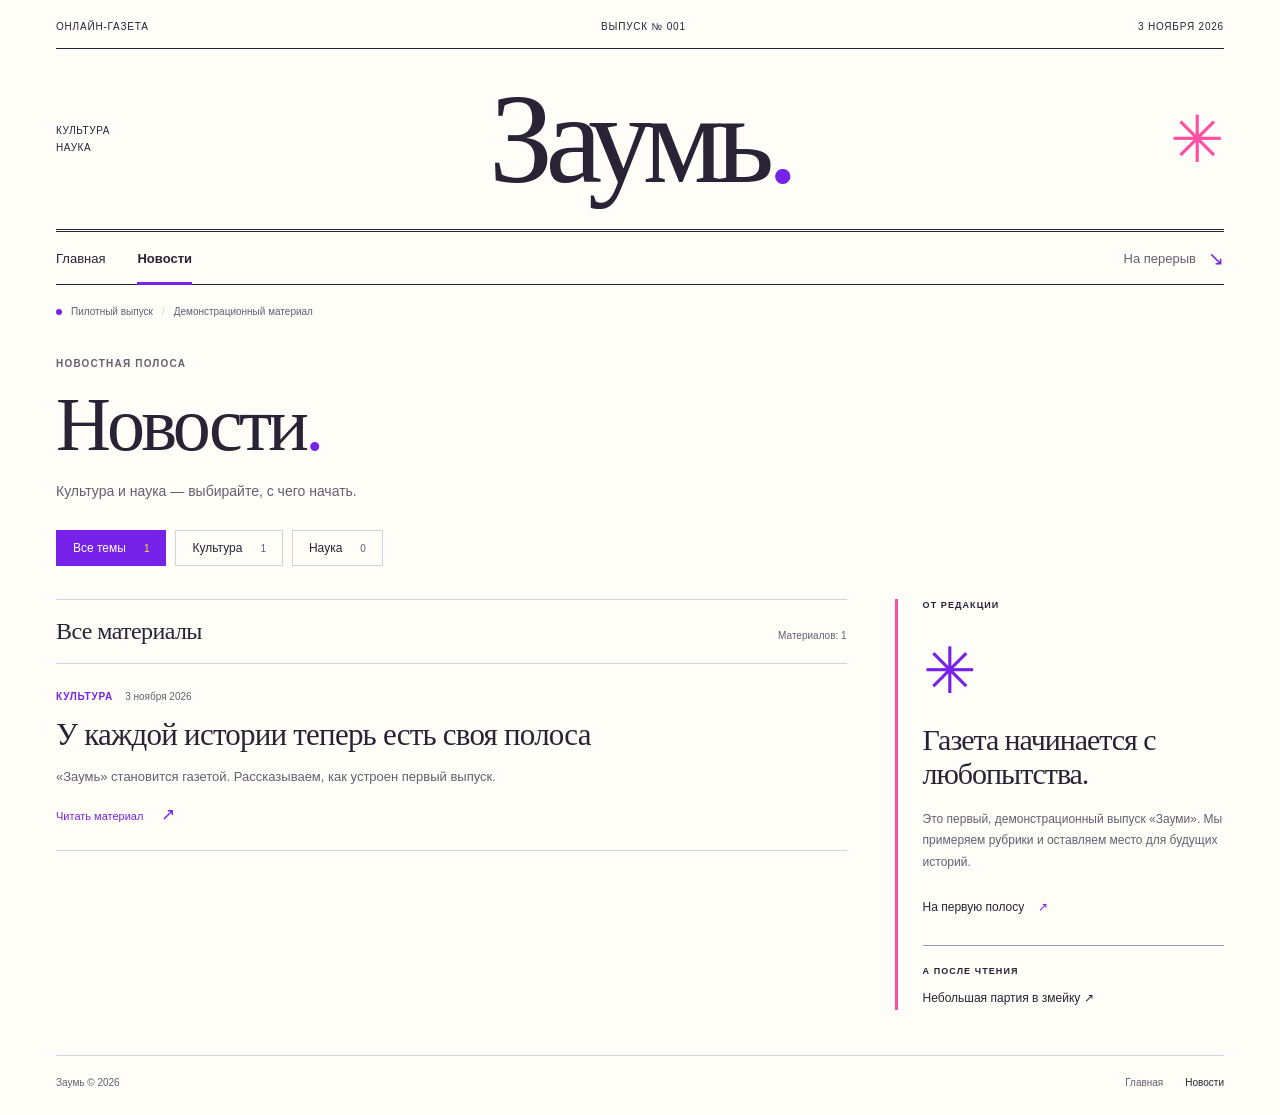
==== commit f9be40bb: "Restore open newspaper layout with vivid colors and remove City topic" ====
--- a/news.html
+++ b/news.html
@@ -3,8 +3,8 @@
 <head>
   <meta charset="utf-8">
   <meta name="viewport" content="width=device-width, initial-scale=1">
-  <meta name="theme-color" content="#fffafc">
-  <meta name="description" content="Новости газеты «Заумь»: город, культура и наука. Все материалы первого выпуска.">
+  <meta name="theme-color" content="#fffdf7">
+  <meta name="description" content="Новости газеты «Заумь»: культура и наука. Все материалы первого выпуска.">
   <title>Новости — Заумь</title>
   <link rel="icon" href="favicon.svg" type="image/svg+xml">
   <link rel="stylesheet" href="style.css">
@@ -16,7 +16,7 @@
     <header class="newspaper-header">
       <div class="edition-line"><span>Онлайн-газета</span><span>Выпуск № 001</span><time datetime="2026-11-03">3 ноября 2026</time></div>
       <div class="nameplate-row">
-        <span class="header-side">Город<br>Культура<br>Наука</span>
+        <span class="header-side">Культура<br>Наука</span>
         <a class="nameplate" href="index.html" aria-label="Заумь — главная">Заумь<span>.</span></a>
         <span class="header-symbol" aria-hidden="true">✳</span>
       </div>
@@ -28,11 +28,10 @@
 
     <main id="main">
       <div class="issue-note"><span class="issue-marker" aria-hidden="true"></span> Пилотный выпуск <span class="note-separator" aria-hidden="true">/</span> <span>Демонстрационный материал</span></div>
-      <header class="news-heading"><span class="eyebrow">Новостная полоса</span><h1>Новости<span class="title-dot">.</span></h1><p>Город, культура, наука — выбирайте, с чего начать.</p></header>
+      <header class="news-heading"><span class="eyebrow">Новостная полоса</span><h1>Новости<span class="title-dot">.</span></h1><p>Культура и наука — выбирайте, с чего начать.</p></header>
 
       <div class="news-filters" role="group" aria-label="Выбрать тему новостей" hidden>
         <button type="button" data-topic="all" aria-pressed="true" aria-controls="news-feed">Все темы <span>1</span></button>
-        <button type="button" data-topic="city" aria-pressed="false" aria-controls="news-feed">Город <span>0</span></button>
         <button type="button" data-topic="culture" aria-pressed="false" aria-controls="news-feed">Культура <span>1</span></button>
         <button type="button" data-topic="science" aria-pressed="false" aria-controls="news-feed">Наука <span>0</span></button>
       </div>
@@ -44,7 +43,7 @@
           <!-- Новый материал: скопируйте блок details, задайте уникальный id и data-article-topic. -->
           <details class="news-article" id="first-issue" data-article-topic="culture">
             <summary><span class="article-meta"><span class="topic-label">Культура</span><time datetime="2026-11-03">3 ноября 2026</time></span><h3>У каждой истории теперь есть своя полоса</h3><span class="article-summary">«Заумь» становится газетой. Рассказываем, как устроен первый выпуск.</span><span class="article-toggle">Читать материал <span aria-hidden="true">↗</span></span></summary>
-            <div class="article-body"><p>У «Зауми» появилась первая полоса. Теперь на главной странице собраны основные материалы, а в разделе «Новости» можно выбрать свою тему и спокойно прочитать статью целиком.</p><p>Начинаем с трёх рубрик: город, культура и наука. Нас интересуют привычные места, книги и вопросы, у которых не всегда бывает короткий ответ.</p><p>Этот выпуск демонстрационный: материалы показывают, как будет выглядеть издание. Дальше на их месте появятся настоящие новости и авторские тексты.</p><p>А змейка остаётся на главной. У хорошей газеты должна быть страница, на которой можно ненадолго отвлечься.</p><span class="article-byline">Редакция «Зауми» · Демонстрационный материал</span></div>
+            <div class="article-body"><p>У «Зауми» появилась первая полоса. Теперь на главной странице собраны основные материалы, а в разделе «Новости» можно выбрать свою тему и спокойно прочитать статью целиком.</p><p>Начинаем с двух рубрик: культура и наука. Нас интересуют книги, идеи и вопросы, у которых не всегда бывает короткий ответ.</p><p>Этот выпуск демонстрационный: материалы показывают, как будет выглядеть издание. Дальше на их месте появятся настоящие новости и авторские тексты.</p><p>А змейка остаётся на главной. У хорошей газеты должна быть страница, на которой можно ненадолго отвлечься.</p><span class="article-byline">Редакция «Зауми» · Демонстрационный материал</span></div>
           </details>
           <p class="news-empty" id="news-empty" hidden>В этой рубрике пока нет материалов. Загляните чуть позже или выберите другую тему.</p>
         </section>
--- a/style.css
+++ b/style.css
@@ -1,18 +1,17 @@
 :root {
   color-scheme: light;
-  --paper: #fffafc;
-  --ink: #514064;
-  --muted: #715b7b;
-  --line: #ded2e9;
-  --outline: #bca6ce;
-  --purple: #7950a6;
-  --lavender: #e9ddf8;
-  --pink: #f9dce9;
-  --yellow: #fff1b8;
-  --green: #e1f1cd;
-  --blue: #dceffc;
-  --snake: #8c69a8;
-  --snake-body: #a88bc1;
+  --paper: #fffdf7;
+  --ink: #292335;
+  --muted: #655f70;
+  --line: #d5d0da;
+  --outline: #a39aad;
+  --purple: #7722e8;
+  --pink: #ff4fa3;
+  --yellow: #ffe12b;
+  --green: #b2ef2d;
+  --blue: #31c8f4;
+  --snake: #7722e8;
+  --snake-body: #9a55ed;
   font-family: "Segoe UI", Arial, sans-serif;
   color: var(--ink);
   background: var(--paper);
@@ -32,14 +31,14 @@
 a:hover { color: var(--purple); }
 .skip-link { position: fixed; z-index: 10; top: 10px; left: 10px; padding: 12px 20px; background: var(--ink); color: var(--paper); transform: translateY(-180%); }
 .skip-link:focus { transform: translateY(0); }
-.edition-line { display: flex; justify-content: space-between; gap: 12px; margin-top: 18px; padding: 15px 18px; border: 1px solid var(--line); border-radius: 12px; background: var(--yellow); font-size: 10px; letter-spacing: .08em; text-transform: uppercase; }
-.nameplate-row { display: grid; grid-template-columns: 1fr auto 1fr; align-items: center; gap: 20px; min-height: 180px; margin: 12px 0; padding: 0 28px; background: var(--lavender); border-radius: 20px; }
+.edition-line { display: flex; justify-content: space-between; gap: 12px; padding: 21px 0 16px; border-bottom: 1px solid var(--ink); font-size: 10px; letter-spacing: .08em; text-transform: uppercase; }
+.nameplate-row { display: grid; grid-template-columns: 1fr auto 1fr; align-items: center; gap: 20px; min-height: 180px; }
 .nameplate { margin: 0; color: var(--ink); font: normal clamp(78px, 10vw, 132px)/1 Georgia, "Times New Roman", serif; letter-spacing: -.06em; text-decoration: none; }
 .nameplate a { text-decoration: none; }
 .nameplate span, .title-dot { color: var(--purple); }
 .header-side { font-size: 10px; line-height: 1.7; letter-spacing: .06em; text-transform: uppercase; }
-.header-symbol { justify-self: end; color: #a685c5; font-size: 65px; line-height: 1; }
-.main-nav { display: flex; justify-content: space-between; align-items: center; gap: 15px; min-height: 56px; padding: 0 18px; background: var(--blue); border: 1px solid var(--line); border-radius: 12px; }
+.header-symbol { justify-self: end; color: var(--pink); font-size: 65px; line-height: 1; }
+.main-nav { display: flex; justify-content: space-between; align-items: center; gap: 15px; min-height: 56px; border-top: 3px double var(--ink); border-bottom: 1px solid var(--ink); }
 .nav-pages { display: flex; align-self: stretch; gap: 32px; }
 .main-nav a { display: inline-flex; align-items: center; gap: 12px; text-decoration: none; font-size: 13px; }
 .nav-pages a { position: relative; }
@@ -55,36 +54,35 @@
 .section-heading h2 { margin: 0; font: normal 28px/1.15 Georgia, serif; letter-spacing: -.03em; }
 .text-link { display: inline-flex; align-items: baseline; gap: 14px; font-size: 12px; text-decoration: none; }
 .text-link span, .read-link span { color: var(--purple); }
-.lead-story { display: grid; grid-template-columns: 1.05fr 1fr; gap: 24px; padding: 28px 0; border-bottom: 1px solid var(--line); }
-.lead-copy { display: flex; flex-direction: column; align-items: flex-start; padding: 28px; background: var(--pink); border-radius: 18px; }
+.lead-story { display: grid; grid-template-columns: 1.05fr 1fr; gap: 40px; padding: 28px 0; border-bottom: 1px solid var(--line); }
+.lead-copy { display: flex; flex-direction: column; align-items: flex-start; padding: 7px 0; }
 .article-meta { display: flex; flex-wrap: wrap; align-items: baseline; gap: 12px; font-size: 10px; line-height: 1.5; color: var(--muted); }
 .article-meta a, .topic-label { color: var(--purple); text-decoration: none; font-weight: 600; text-transform: uppercase; letter-spacing: .08em; }
 .article-meta a:hover { text-decoration: underline; }
 .lead-copy h3 { margin: 20px 0 17px; font: normal clamp(35px, 3.7vw, 49px)/1.08 Georgia, serif; letter-spacing: -.04em; }
 .lead-copy h3 a { text-decoration: none; }
 .lead-copy p { margin: 0 0 26px; max-width: 430px; font-size: 15px; line-height: 1.75; color: var(--muted); }
-.read-link { display: inline-flex; align-items: center; justify-content: space-between; gap: 40px; margin-top: auto; padding: 12px 16px; border: 1px solid var(--outline); border-radius: 11px; background: var(--blue); font-size: 12px; text-decoration: none; }
-.lead-art { margin: 0; display: flex; flex-direction: column; justify-content: center; min-width: 0; background: var(--yellow); border-radius: 18px; overflow: hidden; }
+.read-link { display: inline-flex; align-items: center; justify-content: space-between; gap: 40px; margin-top: auto; padding: 12px 0 8px; border-bottom: 1px solid var(--ink); font-size: 12px; text-decoration: none; }
+.lead-art { margin: 0; display: flex; flex-direction: column; justify-content: center; min-width: 0; background: var(--green); }
 .lead-art svg { display: block; width: 100%; height: auto; }
 .lead-art figcaption { padding: 0 24px 20px; font-size: 10px; color: var(--muted); }
 .rubrics { display: grid; grid-template-columns: 1fr 2fr; align-items: center; gap: 36px; padding: 32px 0; border-bottom: 1px solid var(--line); }
 .rubrics h2 { margin: 8px 0 0; font: normal 31px/1.2 Georgia, serif; letter-spacing: -.03em; }
 .rubrics .eyebrow { color: var(--muted); font-size: 9px; }
 .rubric-links { display: flex; gap: 26px; }
-.rubric-links a { flex: 1; display: flex; justify-content: space-between; align-items: center; gap: 12px; padding: 16px 14px; border: 1px solid var(--line); border-radius: 12px; text-decoration: none; font: normal 23px Georgia, serif; }
-.rubric-links a:nth-child(1) { background: var(--blue); }
-.rubric-links a:nth-child(2) { background: var(--pink); }
-.rubric-links a:nth-child(3) { background: var(--yellow); }
+.rubric-links a { flex: 1; display: flex; justify-content: space-between; align-items: center; gap: 12px; padding: 16px 0; border-bottom: 2px solid var(--pink); text-decoration: none; font: normal 23px Georgia, serif; }
+.rubric-links a:nth-child(2) { border-color: var(--blue); }
 .rubric-links span { font: 18px "Segoe UI", sans-serif; color: var(--purple); }
 .game-section-heading { margin: 38px 0 22px; }
 .section-note { color: var(--muted); font-size: 11px; }
-.game-card { display: grid; grid-template-columns: 1.1fr 1fr; border: 1px solid var(--line); border-radius: 18px; overflow: hidden; margin: 0 0 44px; min-height: 370px; }
-.game-copy { padding: 36px 39px; background: var(--blue); }
+.game-card { display: grid; grid-template-columns: 1.1fr 1fr; border: 1px solid var(--line); overflow: hidden; margin: 0 0 44px; min-height: 370px; }
+.game-copy { padding: 36px 39px; }
 .game-copy h2 { margin: 17px 0 15px; font: normal 37px/1.1 Georgia, serif; letter-spacing: -.035em; }
 .game-copy p { margin: 0 0 24px; color: var(--muted); font-size: 14px; line-height: 1.6; }
-.play-button { display: inline-flex; justify-content: space-between; align-items: center; gap: 35px; border: 1px solid var(--outline); border-radius: 12px; background: var(--lavender); color: var(--ink); padding: 16px 20px; font-size: 14px; font-weight: 600; transition: background .18s, transform .18s; }
-.play-button span { color: var(--purple); font-size: 22px; line-height: 1; }
-.play-button:hover { background: var(--pink); transform: translateY(-2px); }
+.play-button { display: inline-flex; justify-content: space-between; align-items: center; gap: 35px; border: 1px solid var(--purple); background: var(--purple); color: white; padding: 16px 20px; font-size: 14px; font-weight: 600; transition: background .18s, transform .18s; }
+.play-button span { color: var(--yellow); font-size: 22px; line-height: 1; }
+.play-button:hover { background: var(--pink); color: var(--ink); transform: translateY(-2px); }
+.play-button:hover span { color: var(--ink); }
 .play-button:active { transform: translateY(0); }
 .snake-art { display: flex; flex-direction: column; justify-content: center; position: relative; overflow: hidden; min-width: 0; padding: 28px; background-color: var(--green); background-image: linear-gradient(#8c69a80b 1px, transparent 1px), linear-gradient(90deg, #8c69a80b 1px, transparent 1px); background-size: 28px 28px; border-left: 1px solid var(--line); }
 .art-caption { align-self: flex-end; padding: 7px 11px; background: var(--yellow); border: 1px solid var(--outline); border-radius: 100%; font-size: 10px; transform: rotate(7deg); }
@@ -103,21 +101,17 @@
 .news-heading h1 { margin: 15px 0 18px; font: normal clamp(52px, 6vw, 76px)/1 Georgia, serif; letter-spacing: -.05em; }
 .news-heading p { margin: 0; color: var(--muted); font-size: 14px; line-height: 1.6; }
 .news-filters { display: flex; gap: 9px; flex-wrap: wrap; margin-bottom: 33px; }
-.news-filters button { display: flex; align-items: center; gap: 18px; padding: 10px 16px; border: 1px solid var(--line); border-radius: 11px; background: transparent; color: var(--ink); font-size: 12px; }
-.news-filters [data-topic="all"] { background: var(--pink); }
-.news-filters [data-topic="city"] { background: var(--blue); }
-.news-filters [data-topic="culture"] { background: var(--lavender); }
-.news-filters [data-topic="science"] { background: var(--green); }
+.news-filters button { display: flex; align-items: center; gap: 18px; padding: 10px 16px; border: 1px solid var(--line); background: transparent; color: var(--ink); font-size: 12px; }
 .news-filters button span { font-size: 10px; color: var(--muted); }
 .news-filters button:hover { border-color: var(--purple); }
-.news-filters button[aria-pressed="true"] { border-color: var(--purple); box-shadow: inset 0 -3px 0 var(--purple); }
-.news-filters button[aria-pressed="true"] span { color: var(--purple); opacity: 1; }
+.news-filters button[aria-pressed="true"] { border-color: var(--purple); background: var(--purple); color: white; }
+.news-filters button[aria-pressed="true"] span { color: var(--yellow); }
 .news-layout { display: grid; grid-template-columns: minmax(0, 2.4fr) minmax(0, 1fr); align-items: start; gap: 48px; margin-bottom: 45px; }
 .feed-heading { display: flex; align-items: baseline; justify-content: space-between; gap: 12px; border-top: 1px solid var(--line); border-bottom: 1px solid var(--line); padding: 18px 0; }
 .feed-heading h2 { margin: 0; font: normal 24px Georgia, serif; letter-spacing: -.025em; }
 #news-count { color: var(--muted); font-size: 10px; }
-.news-article { margin-top: 16px; padding: 0 22px; border: 1px solid var(--line); border-radius: 16px; background: var(--yellow); scroll-margin-top: 20px; }
-.news-empty { padding: 24px; border: 1px dashed var(--outline); border-radius: 16px; background: var(--blue); color: var(--muted); font-size: 14px; line-height: 1.8; }
+.news-article { border-bottom: 1px solid var(--line); scroll-margin-top: 20px; }
+.news-empty { padding: 4px 0 4px 18px; border-left: 3px solid var(--blue); color: var(--muted); font-size: 14px; line-height: 1.8; }
 .news-article summary { list-style: none; cursor: pointer; padding: 25px 0; }
 .news-article summary::-webkit-details-marker { display: none; }
 .news-article summary:focus-visible { outline: 3px solid var(--purple); outline-offset: 4px; }
@@ -131,7 +125,7 @@
 .article-body { max-width: 650px; padding: 0 0 26px; font: normal 18px/1.8 Georgia, serif; }
 .article-body p { margin: 0 0 16px; }
 .article-byline { display: block; margin-top: 24px; color: var(--muted); font: 10px/1.7 "Segoe UI", Arial, sans-serif; }
-.editorial-note { padding: 25px; border: 1px solid var(--line); border-radius: 18px; background: var(--pink); }
+.editorial-note { padding: 0 0 0 25px; border-left: 3px solid var(--pink); }
 .editorial-note .eyebrow { font-size: 9px; }
 .editorial-asterisk { display: block; margin: 26px 0 20px; color: var(--purple); font-size: 64px; line-height: 1; }
 .editorial-note h2 { margin: 0 0 17px; font: normal 30px/1.15 Georgia, serif; letter-spacing: -.035em; }
@@ -146,13 +140,13 @@
 .game-header .eyebrow { color: var(--muted); font-size: 9px; }
 .game-header h2 { margin: 5px 0 0; font: normal 28px/1.1 Georgia, serif; letter-spacing: -.04em; }
 .icon-button { flex: 0 0 38px; width: 38px; height: 38px; border: 1px solid var(--line); border-radius: 10px; background: var(--pink); font-size: 28px; line-height: 1; color: var(--ink); }
-.icon-button:hover { background: var(--lavender); border-color: var(--outline); }
+.icon-button:hover { background: var(--yellow); border-color: var(--outline); }
 .scorebar { display: flex; flex-wrap: wrap; align-items: center; gap: 10px 24px; padding: 18px 0 13px; font-size: 11px; }
 .scorebar output { margin-left: 5px; font-size: 20px; font-weight: 700; font-variant-numeric: tabular-nums; }
 #game-status { margin-left: auto; font-size: 10px; color: var(--muted); }
 .board-wrap { position: relative; width: min(100%, 49dvh); margin: 0 auto; border: 1px solid var(--outline); background: var(--green); }
 canvas { display: block; width: 100%; height: auto; aspect-ratio: 1; touch-action: none; }
-.board-overlay { position: absolute; inset: 0; display: flex; flex-direction: column; align-items: center; justify-content: center; text-align: center; padding: 15px; background: #fffafced; }
+.board-overlay { position: absolute; inset: 0; display: flex; flex-direction: column; align-items: center; justify-content: center; text-align: center; padding: 15px; background: #fffdf7ed; }
 .overlay-symbol { color: var(--purple); font-size: 40px; }
 .board-overlay h3 { margin: 6px 0 8px; font: normal 32px/1.1 Georgia, serif; }
 .board-overlay p { margin: 0 0 19px; font-size: 13px; line-height: 1.5; }
@@ -173,15 +167,15 @@
   .page { padding: 0 32px; }
   .lead-story { gap: 27px; }
   .news-layout { gap: 26px; grid-template-columns: minmax(0, 2fr) minmax(0, 1fr); }
-  .editorial-note { padding: 20px; }
+  .editorial-note { padding-left: 20px; }
   .editorial-note h2 { font-size: 26px; }
   .rubrics { gap: 24px; }
   .rubric-links { gap: 18px; }
 }
 @media (max-width: 700px) {
   .page { padding: 0 23px; }
-  .edition-line { font-size: 8px; letter-spacing: .025em; padding: 13px 10px; }
-  .nameplate-row { min-height: 137px; gap: 12px; padding: 0 14px; }
+  .edition-line { font-size: 8px; letter-spacing: .025em; padding: 16px 0 13px; }
+  .nameplate-row { min-height: 137px; gap: 12px; }
   .nameplate { font-size: clamp(60px, 16vw, 96px); }
   .header-side { font-size: 8px; }
   .header-symbol { font-size: 37px; }
@@ -198,7 +192,7 @@
   .rubrics { grid-template-columns: 1fr; gap: 12px; padding: 26px 0; }
   .rubrics h2 { font-size: 29px; }
   .rubric-links { gap: 16px; }
-  .rubric-links a { font-size: 20px; gap: 8px; padding: 14px 10px; }
+  .rubric-links a { font-size: 20px; gap: 8px; }
   .game-section-heading { margin-top: 30px; }
   .section-note { font-size: 9px; }
   .game-card { grid-template-columns: 1fr; margin-bottom: 30px; }
@@ -215,7 +209,7 @@
   .news-layout { grid-template-columns: 1fr; gap: 30px; }
   .news-article summary h3 { font-size: 28px; }
   .article-body { font-size: 17px; }
-  .editorial-note { padding: 25px; }
+  .editorial-note { padding-left: 20px; }
   .editorial-note h2 { max-width: 330px; font-size: 30px; }
   .editorial-asterisk { margin: 22px 0 17px; }
 }
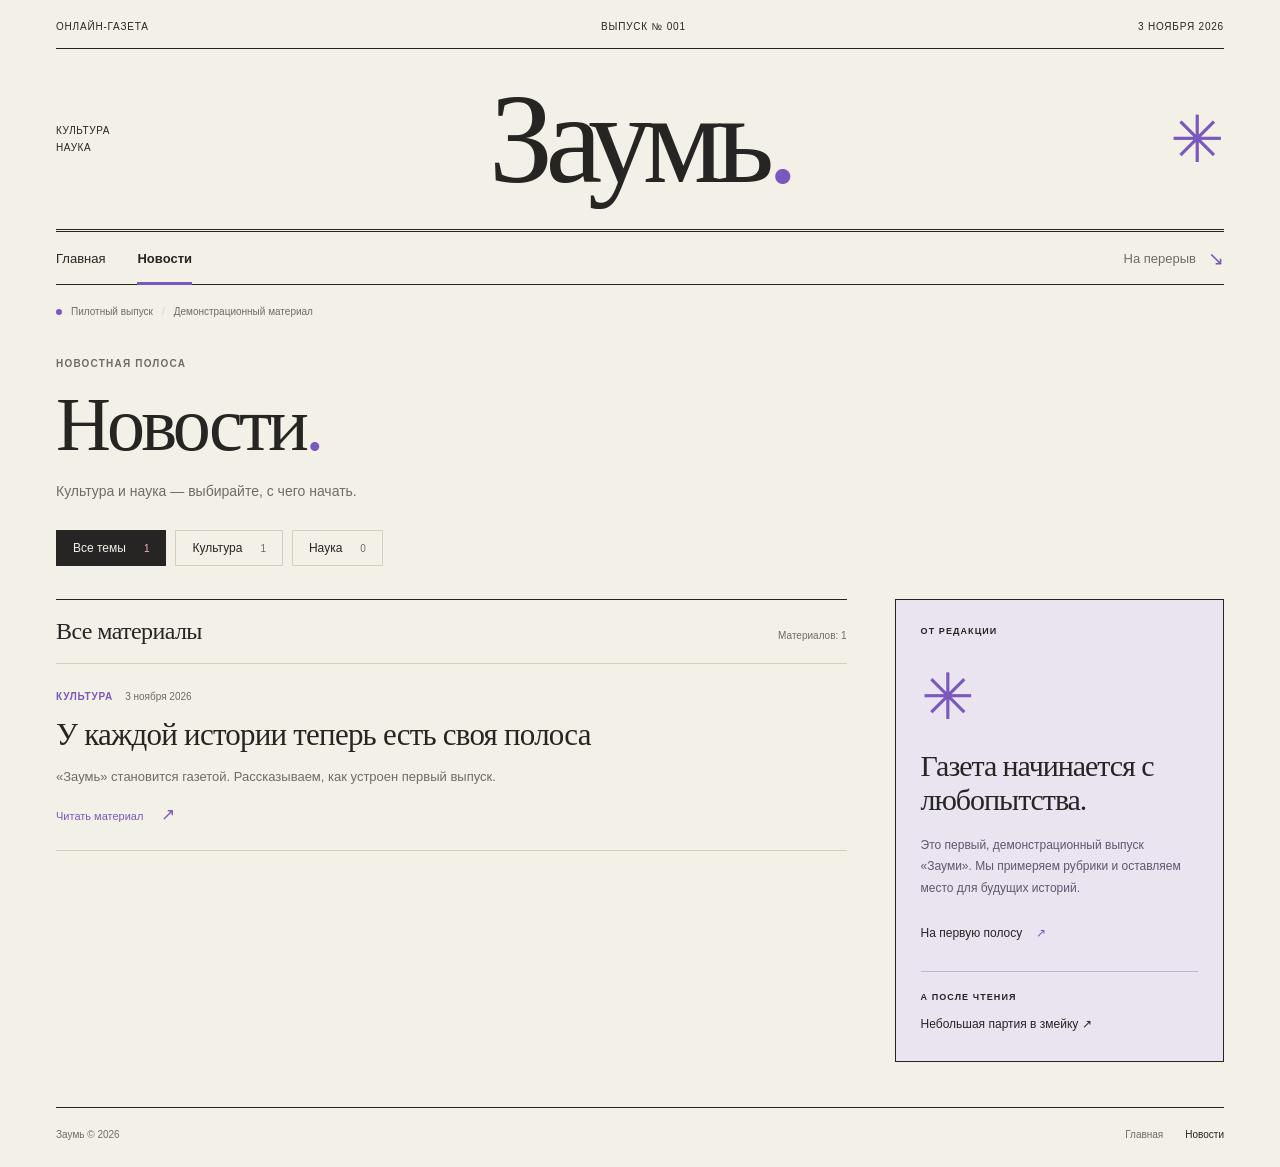
==== commit f110e229: "Restore original beige and purple palette with pink replacing green" ====
--- a/news.html
+++ b/news.html
@@ -3,7 +3,7 @@
 <head>
   <meta charset="utf-8">
   <meta name="viewport" content="width=device-width, initial-scale=1">
-  <meta name="theme-color" content="#fffdf7">
+  <meta name="theme-color" content="#f3f0e7">
   <meta name="description" content="Новости газеты «Заумь»: культура и наука. Все материалы первого выпуска.">
   <title>Новости — Заумь</title>
   <link rel="icon" href="favicon.svg" type="image/svg+xml">
--- a/style.css
+++ b/style.css
@@ -1,17 +1,14 @@
 :root {
   color-scheme: light;
-  --paper: #fffdf7;
-  --ink: #292335;
-  --muted: #655f70;
-  --line: #d5d0da;
-  --outline: #a39aad;
-  --purple: #7722e8;
-  --pink: #ff4fa3;
-  --yellow: #ffe12b;
-  --green: #b2ef2d;
-  --blue: #31c8f4;
-  --snake: #7722e8;
-  --snake-body: #9a55ed;
+  --paper: #f3f0e7;
+  --ink: #272424;
+  --muted: #706c65;
+  --line: #d3cfc4;
+  --outline: var(--ink);
+  --purple: #7a58bd;
+  --pink: #f4b0cf;
+  --snake: var(--ink);
+  --snake-body: #484040;
   font-family: "Segoe UI", Arial, sans-serif;
   color: var(--ink);
   background: var(--paper);
@@ -24,7 +21,7 @@
 button { font: inherit; cursor: pointer; }
 button:focus-visible, a:focus-visible, canvas:focus-visible { outline: 3px solid var(--purple); outline-offset: 5px; }
 button:disabled { cursor: default; opacity: .45; }
-::selection { background: var(--green); color: var(--ink); }
+::selection { background: var(--pink); color: var(--ink); }
 [hidden] { display: none !important; }
 .page { max-width: 1320px; margin: 0 auto; padding: 0 56px; }
 a { color: inherit; text-underline-offset: 4px; }
@@ -37,7 +34,7 @@
 .nameplate a { text-decoration: none; }
 .nameplate span, .title-dot { color: var(--purple); }
 .header-side { font-size: 10px; line-height: 1.7; letter-spacing: .06em; text-transform: uppercase; }
-.header-symbol { justify-self: end; color: var(--pink); font-size: 65px; line-height: 1; }
+.header-symbol { justify-self: end; color: var(--purple); font-size: 65px; line-height: 1; }
 .main-nav { display: flex; justify-content: space-between; align-items: center; gap: 15px; min-height: 56px; border-top: 3px double var(--ink); border-bottom: 1px solid var(--ink); }
 .nav-pages { display: flex; align-self: stretch; gap: 32px; }
 .main-nav a { display: inline-flex; align-items: center; gap: 12px; text-decoration: none; font-size: 13px; }
@@ -50,11 +47,11 @@
 .issue-marker { width: 6px; height: 6px; background: var(--purple); border-radius: 50%; }
 .note-separator { color: var(--line); }
 .eyebrow { display: block; font-size: 10px; line-height: 1.5; font-weight: 600; letter-spacing: .12em; text-transform: uppercase; }
-.section-heading { display: flex; justify-content: space-between; align-items: baseline; gap: 16px; padding-bottom: 14px; border-bottom: 1px solid var(--line); }
+.section-heading { display: flex; justify-content: space-between; align-items: baseline; gap: 16px; padding-bottom: 14px; border-bottom: 1px solid var(--ink); }
 .section-heading h2 { margin: 0; font: normal 28px/1.15 Georgia, serif; letter-spacing: -.03em; }
 .text-link { display: inline-flex; align-items: baseline; gap: 14px; font-size: 12px; text-decoration: none; }
 .text-link span, .read-link span { color: var(--purple); }
-.lead-story { display: grid; grid-template-columns: 1.05fr 1fr; gap: 40px; padding: 28px 0; border-bottom: 1px solid var(--line); }
+.lead-story { display: grid; grid-template-columns: 1.05fr 1fr; gap: 40px; padding: 28px 0; border-bottom: 1px solid var(--ink); }
 .lead-copy { display: flex; flex-direction: column; align-items: flex-start; padding: 7px 0; }
 .article-meta { display: flex; flex-wrap: wrap; align-items: baseline; gap: 12px; font-size: 10px; line-height: 1.5; color: var(--muted); }
 .article-meta a, .topic-label { color: var(--purple); text-decoration: none; font-weight: 600; text-transform: uppercase; letter-spacing: .08em; }
@@ -63,35 +60,33 @@
 .lead-copy h3 a { text-decoration: none; }
 .lead-copy p { margin: 0 0 26px; max-width: 430px; font-size: 15px; line-height: 1.75; color: var(--muted); }
 .read-link { display: inline-flex; align-items: center; justify-content: space-between; gap: 40px; margin-top: auto; padding: 12px 0 8px; border-bottom: 1px solid var(--ink); font-size: 12px; text-decoration: none; }
-.lead-art { margin: 0; display: flex; flex-direction: column; justify-content: center; min-width: 0; background: var(--green); }
+.lead-art { margin: 0; display: flex; flex-direction: column; justify-content: center; min-width: 0; background: var(--pink); }
 .lead-art svg { display: block; width: 100%; height: auto; }
 .lead-art figcaption { padding: 0 24px 20px; font-size: 10px; color: var(--muted); }
-.rubrics { display: grid; grid-template-columns: 1fr 2fr; align-items: center; gap: 36px; padding: 32px 0; border-bottom: 1px solid var(--line); }
+.rubrics { display: grid; grid-template-columns: 1fr 2fr; align-items: center; gap: 36px; padding: 32px 0; border-bottom: 1px solid var(--ink); }
 .rubrics h2 { margin: 8px 0 0; font: normal 31px/1.2 Georgia, serif; letter-spacing: -.03em; }
 .rubrics .eyebrow { color: var(--muted); font-size: 9px; }
 .rubric-links { display: flex; gap: 26px; }
-.rubric-links a { flex: 1; display: flex; justify-content: space-between; align-items: center; gap: 12px; padding: 16px 0; border-bottom: 2px solid var(--pink); text-decoration: none; font: normal 23px Georgia, serif; }
-.rubric-links a:nth-child(2) { border-color: var(--blue); }
+.rubric-links a { flex: 1; display: flex; justify-content: space-between; align-items: center; gap: 12px; padding: 16px 0; border-bottom: 1px solid var(--line); text-decoration: none; font: normal 23px Georgia, serif; }
 .rubric-links span { font: 18px "Segoe UI", sans-serif; color: var(--purple); }
 .game-section-heading { margin: 38px 0 22px; }
 .section-note { color: var(--muted); font-size: 11px; }
-.game-card { display: grid; grid-template-columns: 1.1fr 1fr; border: 1px solid var(--line); overflow: hidden; margin: 0 0 44px; min-height: 370px; }
+.game-card { display: grid; grid-template-columns: 1.1fr 1fr; border: 1px solid var(--ink); margin: 0 0 44px; min-height: 370px; }
 .game-copy { padding: 36px 39px; }
 .game-copy h2 { margin: 17px 0 15px; font: normal 37px/1.1 Georgia, serif; letter-spacing: -.035em; }
 .game-copy p { margin: 0 0 24px; color: var(--muted); font-size: 14px; line-height: 1.6; }
-.play-button { display: inline-flex; justify-content: space-between; align-items: center; gap: 35px; border: 1px solid var(--purple); background: var(--purple); color: white; padding: 16px 20px; font-size: 14px; font-weight: 600; transition: background .18s, transform .18s; }
-.play-button span { color: var(--yellow); font-size: 22px; line-height: 1; }
-.play-button:hover { background: var(--pink); color: var(--ink); transform: translateY(-2px); }
-.play-button:hover span { color: var(--ink); }
+.play-button { display: inline-flex; justify-content: space-between; align-items: center; gap: 35px; border: 1px solid var(--ink); background: var(--ink); color: var(--paper); padding: 16px 20px; font-size: 14px; font-weight: 600; transition: background .18s, transform .18s; }
+.play-button span { color: var(--pink); font-size: 22px; line-height: 1; }
+.play-button:hover { background: #46403e; transform: translateY(-2px); }
 .play-button:active { transform: translateY(0); }
-.snake-art { display: flex; flex-direction: column; justify-content: center; position: relative; overflow: hidden; min-width: 0; padding: 28px; background-color: var(--green); background-image: linear-gradient(#8c69a80b 1px, transparent 1px), linear-gradient(90deg, #8c69a80b 1px, transparent 1px); background-size: 28px 28px; border-left: 1px solid var(--line); }
-.art-caption { align-self: flex-end; padding: 7px 11px; background: var(--yellow); border: 1px solid var(--outline); border-radius: 100%; font-size: 10px; transform: rotate(7deg); }
+.snake-art { display: flex; flex-direction: column; justify-content: center; position: relative; overflow: hidden; min-width: 0; padding: 28px; background-color: var(--pink); background-image: linear-gradient(#2724240a 1px, transparent 1px), linear-gradient(90deg, #2724240a 1px, transparent 1px); background-size: 28px 28px; border-left: 1px solid var(--ink); }
+.art-caption { align-self: flex-end; padding: 7px 11px; border: 1px solid var(--ink); border-radius: 100%; font-size: 10px; transform: rotate(7deg); }
 .snake-illustration { width: 100%; max-height: 260px; overflow: visible; }
-.snake-body, .snake-shadow { stroke: var(--snake); stroke-width: 42px; stroke-linecap: round; stroke-linejoin: round; }
+.snake-body, .snake-shadow { stroke: var(--ink); stroke-width: 42px; stroke-linecap: round; stroke-linejoin: round; }
 .snake-shadow { opacity: .13; }
 .art-label { align-self: flex-end; margin-top: -10px; font-size: 10px; line-height: 1.5; }
 .art-label i { color: var(--muted); }
-.footer { display: flex; justify-content: space-between; gap: 20px; padding: 21px 0 27px; border-top: 1px solid var(--line); font-size: 10px; color: var(--muted); }
+.footer { display: flex; justify-content: space-between; gap: 20px; padding: 21px 0 27px; border-top: 1px solid var(--ink); font-size: 10px; color: var(--muted); }
 .footer nav { display: flex; gap: 22px; }
 .footer a { text-decoration: none; }
 .footer a[aria-current] { color: var(--ink); }
@@ -103,15 +98,15 @@
 .news-filters { display: flex; gap: 9px; flex-wrap: wrap; margin-bottom: 33px; }
 .news-filters button { display: flex; align-items: center; gap: 18px; padding: 10px 16px; border: 1px solid var(--line); background: transparent; color: var(--ink); font-size: 12px; }
 .news-filters button span { font-size: 10px; color: var(--muted); }
-.news-filters button:hover { border-color: var(--purple); }
-.news-filters button[aria-pressed="true"] { border-color: var(--purple); background: var(--purple); color: white; }
-.news-filters button[aria-pressed="true"] span { color: var(--yellow); }
+.news-filters button:hover { border-color: var(--ink); }
+.news-filters button[aria-pressed="true"] { background: var(--ink); border-color: var(--ink); color: var(--paper); }
+.news-filters button[aria-pressed="true"] span { color: var(--pink); opacity: 1; }
 .news-layout { display: grid; grid-template-columns: minmax(0, 2.4fr) minmax(0, 1fr); align-items: start; gap: 48px; margin-bottom: 45px; }
-.feed-heading { display: flex; align-items: baseline; justify-content: space-between; gap: 12px; border-top: 1px solid var(--line); border-bottom: 1px solid var(--line); padding: 18px 0; }
+.feed-heading { display: flex; align-items: baseline; justify-content: space-between; gap: 12px; border-top: 1px solid var(--ink); border-bottom: 1px solid var(--line); padding: 18px 0; }
 .feed-heading h2 { margin: 0; font: normal 24px Georgia, serif; letter-spacing: -.025em; }
 #news-count { color: var(--muted); font-size: 10px; }
 .news-article { border-bottom: 1px solid var(--line); scroll-margin-top: 20px; }
-.news-empty { padding: 4px 0 4px 18px; border-left: 3px solid var(--blue); color: var(--muted); font-size: 14px; line-height: 1.8; }
+.news-empty { padding: 4px 0 4px 18px; border-left: 3px solid var(--purple); color: var(--muted); font-size: 14px; line-height: 1.8; }
 .news-article summary { list-style: none; cursor: pointer; padding: 25px 0; }
 .news-article summary::-webkit-details-marker { display: none; }
 .news-article summary:focus-visible { outline: 3px solid var(--purple); outline-offset: 4px; }
@@ -125,39 +120,39 @@
 .article-body { max-width: 650px; padding: 0 0 26px; font: normal 18px/1.8 Georgia, serif; }
 .article-body p { margin: 0 0 16px; }
 .article-byline { display: block; margin-top: 24px; color: var(--muted); font: 10px/1.7 "Segoe UI", Arial, sans-serif; }
-.editorial-note { padding: 0 0 0 25px; border-left: 3px solid var(--pink); }
+.editorial-note { padding: 25px; border: 1px solid var(--ink); background: #e9e4f0; }
 .editorial-note .eyebrow { font-size: 9px; }
 .editorial-asterisk { display: block; margin: 26px 0 20px; color: var(--purple); font-size: 64px; line-height: 1; }
 .editorial-note h2 { margin: 0 0 17px; font: normal 30px/1.15 Georgia, serif; letter-spacing: -.035em; }
-.editorial-note p { margin: 0 0 23px; color: var(--muted); font-size: 12px; line-height: 1.8; }
-.aside-break { margin-top: 30px; padding-top: 19px; border-top: 1px solid var(--outline); }
+.editorial-note p { margin: 0 0 23px; color: #62576e; font-size: 12px; line-height: 1.8; }
+.aside-break { margin-top: 30px; padding-top: 19px; border-top: 1px solid #c2b6cf; }
 .aside-break a { display: block; margin-top: 10px; font-size: 12px; line-height: 1.8; text-decoration: none; }
 
-dialog { width: min(100% - 32px, 620px); max-height: calc(100dvh - 32px); margin: auto; padding: 0; border: 1px solid var(--outline); border-radius: 20px; color: var(--ink); background: var(--paper); box-shadow: 0 18px 70px #7950a633; overscroll-behavior: contain; }
-dialog::backdrop { background: #79658166; backdrop-filter: blur(5px); }
+dialog { width: min(100% - 32px, 620px); max-height: calc(100dvh - 32px); margin: auto; padding: 0; border: 1px solid var(--ink); color: var(--ink); background: var(--paper); box-shadow: 12px 12px 0 #27242430; overscroll-behavior: contain; }
+dialog::backdrop { background: #272424b8; backdrop-filter: blur(5px); }
 .game-shell { padding: 24px; }
 .game-header { display: flex; justify-content: space-between; align-items: center; gap: 12px; }
 .game-header .eyebrow { color: var(--muted); font-size: 9px; }
 .game-header h2 { margin: 5px 0 0; font: normal 28px/1.1 Georgia, serif; letter-spacing: -.04em; }
-.icon-button { flex: 0 0 38px; width: 38px; height: 38px; border: 1px solid var(--line); border-radius: 10px; background: var(--pink); font-size: 28px; line-height: 1; color: var(--ink); }
-.icon-button:hover { background: var(--yellow); border-color: var(--outline); }
+.icon-button { flex: 0 0 38px; width: 38px; height: 38px; border: 1px solid var(--line); background: transparent; font-size: 28px; line-height: 1; color: var(--ink); }
+.icon-button:hover { background: var(--pink); border-color: var(--ink); }
 .scorebar { display: flex; flex-wrap: wrap; align-items: center; gap: 10px 24px; padding: 18px 0 13px; font-size: 11px; }
 .scorebar output { margin-left: 5px; font-size: 20px; font-weight: 700; font-variant-numeric: tabular-nums; }
 #game-status { margin-left: auto; font-size: 10px; color: var(--muted); }
-.board-wrap { position: relative; width: min(100%, 49dvh); margin: 0 auto; border: 1px solid var(--outline); background: var(--green); }
+.board-wrap { position: relative; width: min(100%, 49dvh); margin: 0 auto; border: 1px solid var(--ink); background: var(--pink); }
 canvas { display: block; width: 100%; height: auto; aspect-ratio: 1; touch-action: none; }
-.board-overlay { position: absolute; inset: 0; display: flex; flex-direction: column; align-items: center; justify-content: center; text-align: center; padding: 15px; background: #fffdf7ed; }
+.board-overlay { position: absolute; inset: 0; display: flex; flex-direction: column; align-items: center; justify-content: center; text-align: center; padding: 15px; background: #f3f0e7ed; }
 .overlay-symbol { color: var(--purple); font-size: 40px; }
 .board-overlay h3 { margin: 6px 0 8px; font: normal 32px/1.1 Georgia, serif; }
 .board-overlay p { margin: 0 0 19px; font-size: 13px; line-height: 1.5; }
 .board-overlay .play-button { padding: 12px 17px; }
 .game-actions { display: flex; gap: 10px; margin: 14px 0 12px; }
-.secondary-button { border: 1px solid var(--outline); border-radius: 10px; background: var(--yellow); padding: 9px 15px; font-size: 12px; color: var(--ink); }
-.secondary-button:hover:not(:disabled) { background: var(--green); }
+.secondary-button { border: 1px solid var(--ink); background: transparent; padding: 9px 15px; font-size: 12px; color: var(--ink); }
+.secondary-button:hover:not(:disabled) { background: var(--pink); }
 .instructions { margin: 0; color: var(--muted); font-size: 10px; line-height: 1.7; }
 .direction-pad { display: grid; grid-template-columns: repeat(3, 42px); grid-template-rows: repeat(2, 38px); gap: 4px; justify-content: center; margin-top: 12px; }
-.direction-pad button { border: 1px solid var(--outline); border-radius: 10px; background: var(--blue); color: var(--ink); font-size: 21px; touch-action: manipulation; }
-.direction-pad button:hover, .direction-pad button:active { background: var(--green); }
+.direction-pad button { border: 1px solid var(--ink); background: var(--paper); color: var(--ink); font-size: 21px; touch-action: manipulation; }
+.direction-pad button:hover, .direction-pad button:active { background: var(--pink); }
 .direction-pad [data-direction="up"] { grid-column: 2; }
 .direction-pad [data-direction="left"] { grid-column: 1; grid-row: 2; }
 .direction-pad [data-direction="down"] { grid-column: 2; grid-row: 2; }
@@ -167,7 +162,7 @@
   .page { padding: 0 32px; }
   .lead-story { gap: 27px; }
   .news-layout { gap: 26px; grid-template-columns: minmax(0, 2fr) minmax(0, 1fr); }
-  .editorial-note { padding-left: 20px; }
+  .editorial-note { padding: 20px; }
   .editorial-note h2 { font-size: 26px; }
   .rubrics { gap: 24px; }
   .rubric-links { gap: 18px; }
@@ -198,7 +193,7 @@
   .game-card { grid-template-columns: 1fr; margin-bottom: 30px; }
   .game-copy { padding: 29px; }
   .game-copy h2 { font-size: 34px; }
-  .snake-art { border-left: 0; border-top: 1px solid var(--line); padding: 20px 28px; }
+  .snake-art { border-left: 0; border-top: 1px solid var(--ink); padding: 20px 28px; }
   .snake-illustration { max-height: 230px; }
   .footer { font-size: 9px; line-height: 1.7; }
   .news-heading { padding-bottom: 24px; }
@@ -209,7 +204,7 @@
   .news-layout { grid-template-columns: 1fr; gap: 30px; }
   .news-article summary h3 { font-size: 28px; }
   .article-body { font-size: 17px; }
-  .editorial-note { padding-left: 20px; }
+  .editorial-note { padding: 25px; }
   .editorial-note h2 { max-width: 330px; font-size: 30px; }
   .editorial-asterisk { margin: 22px 0 17px; }
 }
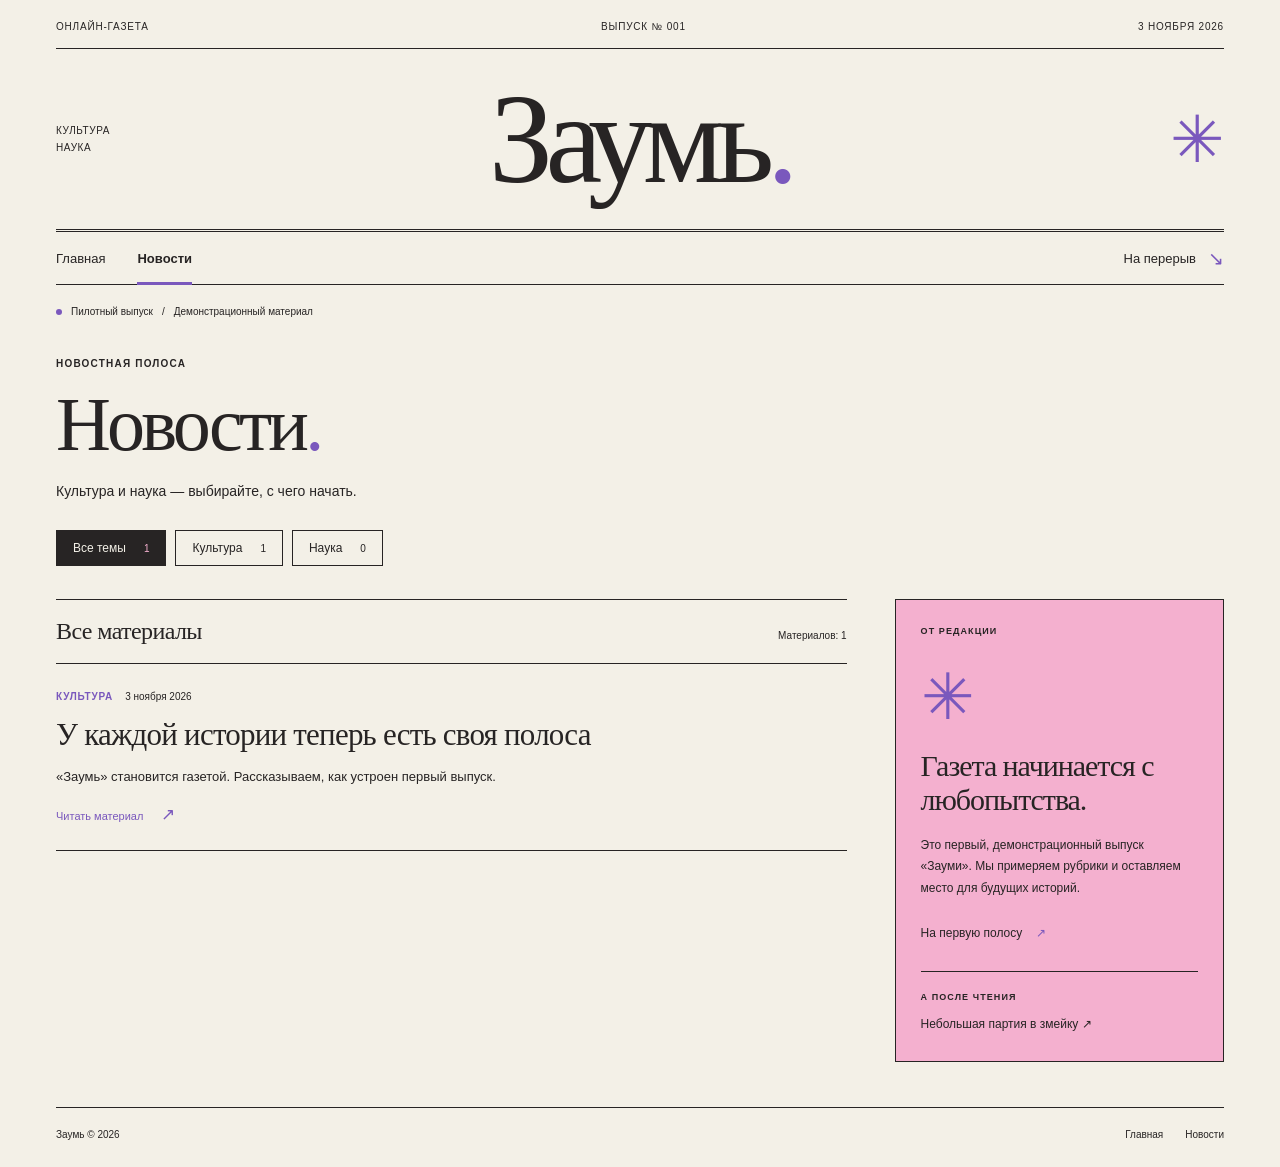
==== commit ea9a2e03: "Restrict the theme to beige black purple and pink and refresh cached assets" ====
--- a/news.html
+++ b/news.html
@@ -6,9 +6,9 @@
   <meta name="theme-color" content="#f3f0e7">
   <meta name="description" content="Новости газеты «Заумь»: культура и наука. Все материалы первого выпуска.">
   <title>Новости — Заумь</title>
-  <link rel="icon" href="favicon.svg" type="image/svg+xml">
-  <link rel="stylesheet" href="style.css">
-  <script src="site.js" defer></script>
+  <link rel="icon" href="favicon.svg?v=four-colors" type="image/svg+xml">
+  <link rel="stylesheet" href="style.css?v=four-colors">
+  <script src="site.js?v=four-colors" defer></script>
 </head>
 <body>
   <a class="skip-link" href="#main">К содержанию</a>
--- a/style.css
+++ b/style.css
@@ -2,13 +2,13 @@
   color-scheme: light;
   --paper: #f3f0e7;
   --ink: #272424;
-  --muted: #706c65;
-  --line: #d3cfc4;
+  --muted: var(--ink);
+  --line: var(--ink);
   --outline: var(--ink);
   --purple: #7a58bd;
   --pink: #f4b0cf;
   --snake: var(--ink);
-  --snake-body: #484040;
+  --snake-body: var(--ink);
   font-family: "Segoe UI", Arial, sans-serif;
   color: var(--ink);
   background: var(--paper);
@@ -77,7 +77,7 @@
 .game-copy p { margin: 0 0 24px; color: var(--muted); font-size: 14px; line-height: 1.6; }
 .play-button { display: inline-flex; justify-content: space-between; align-items: center; gap: 35px; border: 1px solid var(--ink); background: var(--ink); color: var(--paper); padding: 16px 20px; font-size: 14px; font-weight: 600; transition: background .18s, transform .18s; }
 .play-button span { color: var(--pink); font-size: 22px; line-height: 1; }
-.play-button:hover { background: #46403e; transform: translateY(-2px); }
+.play-button:hover { background: var(--purple); transform: translateY(-2px); }
 .play-button:active { transform: translateY(0); }
 .snake-art { display: flex; flex-direction: column; justify-content: center; position: relative; overflow: hidden; min-width: 0; padding: 28px; background-color: var(--pink); background-image: linear-gradient(#2724240a 1px, transparent 1px), linear-gradient(90deg, #2724240a 1px, transparent 1px); background-size: 28px 28px; border-left: 1px solid var(--ink); }
 .art-caption { align-self: flex-end; padding: 7px 11px; border: 1px solid var(--ink); border-radius: 100%; font-size: 10px; transform: rotate(7deg); }
@@ -120,12 +120,12 @@
 .article-body { max-width: 650px; padding: 0 0 26px; font: normal 18px/1.8 Georgia, serif; }
 .article-body p { margin: 0 0 16px; }
 .article-byline { display: block; margin-top: 24px; color: var(--muted); font: 10px/1.7 "Segoe UI", Arial, sans-serif; }
-.editorial-note { padding: 25px; border: 1px solid var(--ink); background: #e9e4f0; }
+.editorial-note { padding: 25px; border: 1px solid var(--ink); background: var(--pink); }
 .editorial-note .eyebrow { font-size: 9px; }
 .editorial-asterisk { display: block; margin: 26px 0 20px; color: var(--purple); font-size: 64px; line-height: 1; }
 .editorial-note h2 { margin: 0 0 17px; font: normal 30px/1.15 Georgia, serif; letter-spacing: -.035em; }
-.editorial-note p { margin: 0 0 23px; color: #62576e; font-size: 12px; line-height: 1.8; }
-.aside-break { margin-top: 30px; padding-top: 19px; border-top: 1px solid #c2b6cf; }
+.editorial-note p { margin: 0 0 23px; color: var(--ink); font-size: 12px; line-height: 1.8; }
+.aside-break { margin-top: 30px; padding-top: 19px; border-top: 1px solid var(--ink); }
 .aside-break a { display: block; margin-top: 10px; font-size: 12px; line-height: 1.8; text-decoration: none; }
 
 dialog { width: min(100% - 32px, 620px); max-height: calc(100dvh - 32px); margin: auto; padding: 0; border: 1px solid var(--ink); color: var(--ink); background: var(--paper); box-shadow: 12px 12px 0 #27242430; overscroll-behavior: contain; }
